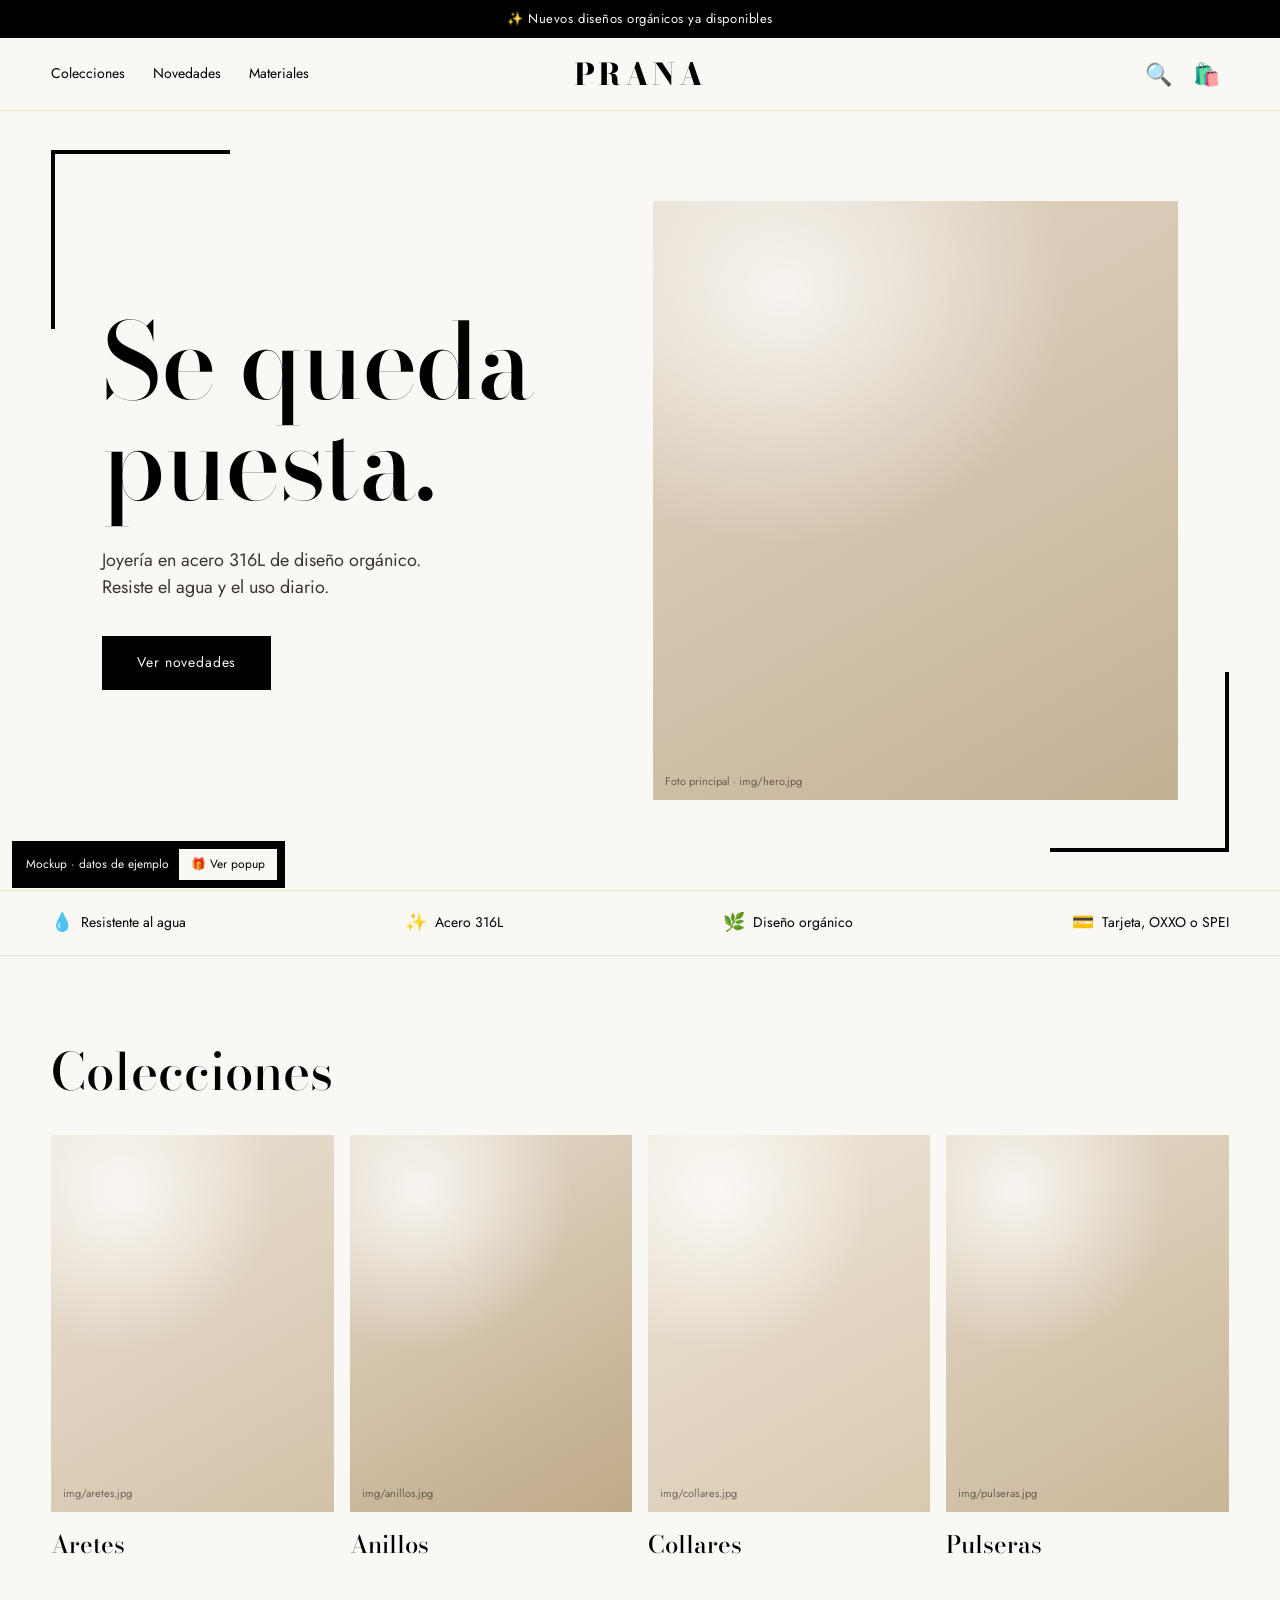
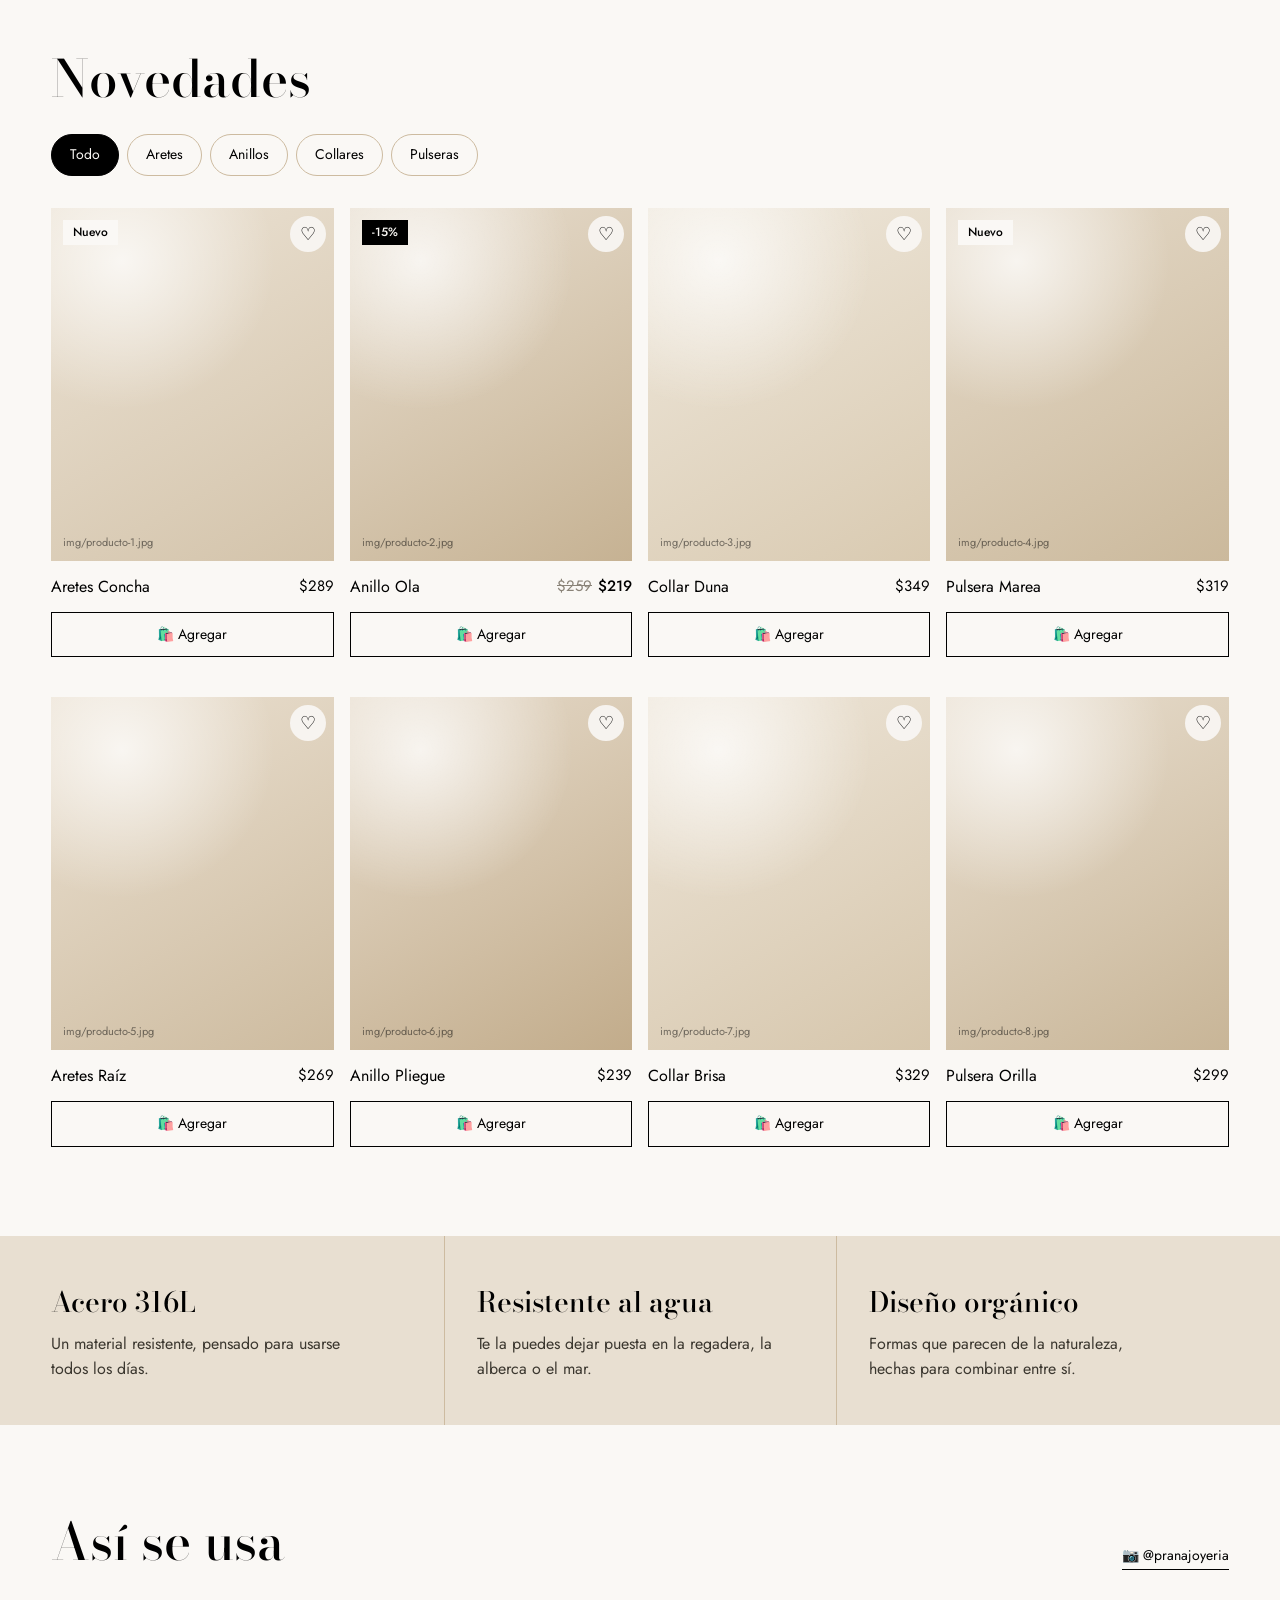
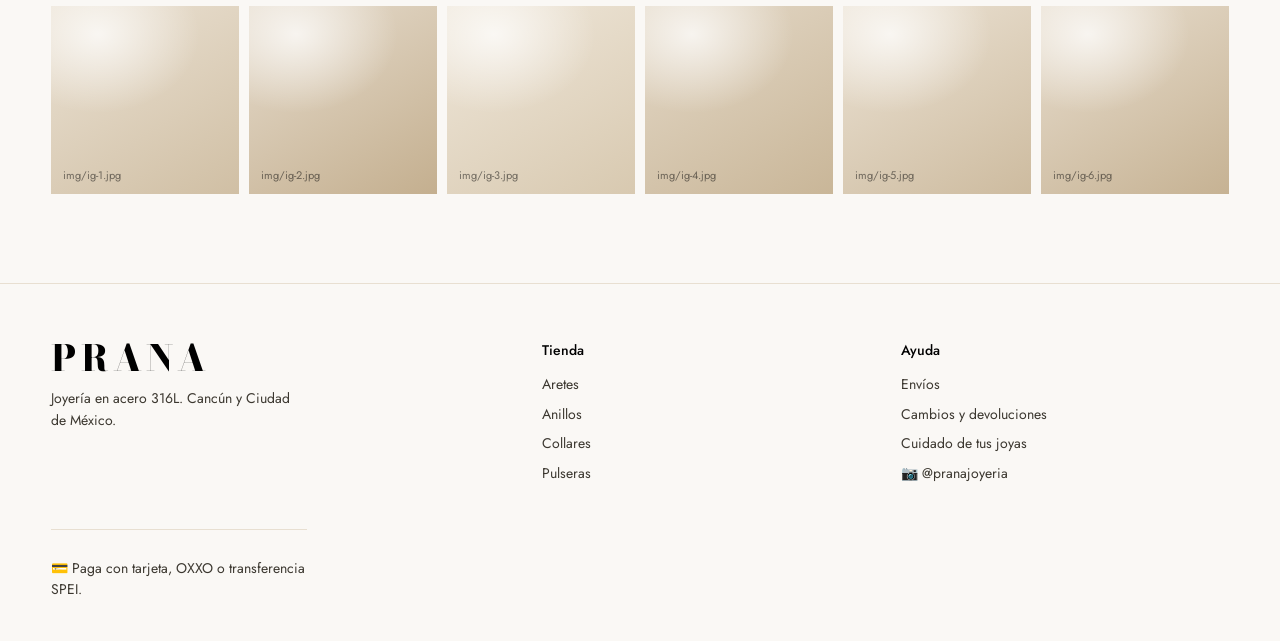
==== index.html @ d80c9461 "Mockup inicial de la tienda PRANA Inicio con carrito lateral, filtros por categoria, buscador, favor" ====
<!doctype html>
<html lang="es-MX">
<head>
  <meta charset="utf-8">
  <meta name="viewport" content="width=device-width, initial-scale=1">
  <title>PRANA · Joyería en acero 316L</title>
  <meta name="description" content="Joyería en acero 316L de diseño orgánico. Resistente al agua y pensada para el uso diario.">
  <link rel="preconnect" href="https://fonts.googleapis.com">
  <link rel="preconnect" href="https://fonts.gstatic.com" crossorigin>
  <link href="https://fonts.googleapis.com/css2?family=Bodoni+Moda:opsz,wght@6..96,500;6..96,800&family=Jost:wght@400;500&display=swap" rel="stylesheet">
  <link rel="stylesheet" href="styles.css">
</head>
<body>

  <!-- Banner de anuncio: texto y fechas editables desde el panel -->
  <div class="announce">✨ Nuevos diseños orgánicos ya disponibles</div>

  <header class="site-header">
    <div class="wrap">
      <nav class="nav" aria-label="Principal">
        <a href="#colecciones">Colecciones</a>
        <a href="#novedades">Novedades</a>
        <a href="#materiales">Materiales</a>
      </nav>
      <a class="wordmark" href="#" aria-label="PRANA, inicio">PRANA</a>
      <div class="tools">
        <button type="button" id="search-toggle" class="icon-btn" aria-label="Buscar">🔍</button>
        <button type="button" id="cart-open" class="icon-btn" aria-label="Abrir carrito">
          🛍️<span class="count" id="cart-count" hidden>0</span>
        </button>
      </div>
    </div>
    <div class="search" id="search" hidden>
      <div class="wrap">
        <input id="search-input" type="search" placeholder="Busca por nombre: aretes, anillo, collar…" aria-label="Buscar productos">
      </div>
    </div>
  </header>

  <main>

    <section class="hero">
      <div class="wrap">
        <div class="hero-frame">
          <div class="hero-copy">
            <h1>Se queda puesta.</h1>
            <p>Joyería en acero 316L de diseño orgánico. Resiste el agua y el uso diario.</p>
            <a class="btn" href="#novedades">Ver novedades</a>
          </div>
          <!-- Foto principal: pon tu imagen en img/hero.jpg -->
          <div class="ph hero-photo" style="--a:#e3d8c7; --b:#c4b095;">
            <span>Foto principal · img/hero.jpg</span>
            <img class="pic" src="img/hero.jpg" alt="Manos con anillos PRANA" onerror="this.remove()">
          </div>
        </div>
      </div>
    </section>

    <!-- Lo que cada cliente quiere saber, a primera vista -->
    <section class="perks" aria-label="Por qué PRANA">
      <div class="wrap">
        <p><span aria-hidden="true">💧</span> Resistente al agua</p>
        <p><span aria-hidden="true">✨</span> Acero 316L</p>
        <p><span aria-hidden="true">🌿</span> Diseño orgánico</p>
        <p><span aria-hidden="true">💳</span> Tarjeta, OXXO o SPEI</p>
      </div>
    </section>

    <section class="section" id="colecciones">
      <div class="wrap">
        <div class="section-head">
          <h2>Colecciones</h2>
        </div>
        <div class="collections">
          <a class="collection" href="#novedades" data-filter="aretes">
            <div class="ph" style="--a:#ebe2d4; --b:#d2c2a9;">
              <span>img/aretes.jpg</span>
              <img class="pic" src="img/aretes.jpg" alt="" onerror="this.remove()">
            </div>
            <h3>Aretes</h3>
          </a>
          <a class="collection" href="#novedades" data-filter="anillos">
            <div class="ph" style="--a:#e6dccd; --b:#bfa987;">
              <span>img/anillos.jpg</span>
              <img class="pic" src="img/anillos.jpg" alt="" onerror="this.remove()">
            </div>
            <h3>Anillos</h3>
          </a>
          <a class="collection" href="#novedades" data-filter="collares">
            <div class="ph" style="--a:#efe7da; --b:#d8c9b0;">
              <span>img/collares.jpg</span>
              <img class="pic" src="img/collares.jpg" alt="" onerror="this.remove()">
            </div>
            <h3>Collares</h3>
          </a>
          <a class="collection" href="#novedades" data-filter="pulseras">
            <div class="ph" style="--a:#e4d9c8; --b:#c9b698;">
              <span>img/pulseras.jpg</span>
              <img class="pic" src="img/pulseras.jpg" alt="" onerror="this.remove()">
            </div>
            <h3>Pulseras</h3>
          </a>
        </div>
      </div>
    </section>

    <section class="section" id="novedades" style="padding-top:0">
      <div class="wrap">
        <div class="section-head">
          <h2>Novedades</h2>
        </div>

        <div class="chips" role="group" aria-label="Filtrar por categoría">
          <button type="button" class="chip is-active" data-filter="todo">Todo</button>
          <button type="button" class="chip" data-filter="aretes">Aretes</button>
          <button type="button" class="chip" data-filter="anillos">Anillos</button>
          <button type="button" class="chip" data-filter="collares">Collares</button>
          <button type="button" class="chip" data-filter="pulseras">Pulseras</button>
        </div>

        <!-- Datos de ejemplo: nombres y precios se cargan desde el panel.
             Imagen de cada producto: img/producto-1.jpg … img/producto-8.jpg -->
        <div class="products" id="products">
          <article class="product" data-cat="aretes" data-name="Aretes Concha" data-price="289">
            <div class="ph" style="--a:#ece3d5; --b:#d3c3aa;">
              <span>img/producto-1.jpg</span>
              <img class="pic" src="img/producto-1.jpg" alt="Aretes Concha" onerror="this.remove()">
              <b class="badge">Nuevo</b>
              <button type="button" class="fav" aria-label="Guardar en favoritos" aria-pressed="false">♡</button>
            </div>
            <div class="meta"><h3>Aretes Concha</h3><span class="price">$289</span></div>
            <button class="add" type="button">🛍️ Agregar</button>
          </article>
          <article class="product" data-cat="anillos" data-name="Anillo Ola" data-price="219">
            <div class="ph" style="--a:#e8decf; --b:#c6b293;">
              <span>img/producto-2.jpg</span>
              <img class="pic" src="img/producto-2.jpg" alt="Anillo Ola" onerror="this.remove()">
              <b class="badge badge-sale">-15%</b>
              <button type="button" class="fav" aria-label="Guardar en favoritos" aria-pressed="false">♡</button>
            </div>
            <div class="meta"><h3>Anillo Ola</h3><span class="price"><s>$259</s><b>$219</b></span></div>
            <button class="add" type="button">🛍️ Agregar</button>
          </article>
          <article class="product" data-cat="collares" data-name="Collar Duna" data-price="349">
            <div class="ph" style="--a:#efe8dc; --b:#d9cab1;">
              <span>img/producto-3.jpg</span>
              <img class="pic" src="img/producto-3.jpg" alt="Collar Duna" onerror="this.remove()">
              <button type="button" class="fav" aria-label="Guardar en favoritos" aria-pressed="false">♡</button>
            </div>
            <div class="meta"><h3>Collar Duna</h3><span class="price">$349</span></div>
            <button class="add" type="button">🛍️ Agregar</button>
          </article>
          <article class="product" data-cat="pulseras" data-name="Pulsera Marea" data-price="319">
            <div class="ph" style="--a:#e5dac9; --b:#cbb99c;">
              <span>img/producto-4.jpg</span>
              <img class="pic" src="img/producto-4.jpg" alt="Pulsera Marea" onerror="this.remove()">
              <b class="badge">Nuevo</b>
              <button type="button" class="fav" aria-label="Guardar en favoritos" aria-pressed="false">♡</button>
            </div>
            <div class="meta"><h3>Pulsera Marea</h3><span class="price">$319</span></div>
            <button class="add" type="button">🛍️ Agregar</button>
          </article>
          <article class="product" data-cat="aretes" data-name="Aretes Raíz" data-price="269">
            <div class="ph" style="--a:#ebe1d2; --b:#cdbb9f;">
              <span>img/producto-5.jpg</span>
              <img class="pic" src="img/producto-5.jpg" alt="Aretes Raíz" onerror="this.remove()">
              <button type="button" class="fav" aria-label="Guardar en favoritos" aria-pressed="false">♡</button>
            </div>
            <div class="meta"><h3>Aretes Raíz</h3><span class="price">$269</span></div>
            <button class="add" type="button">🛍️ Agregar</button>
          </article>
          <article class="product" data-cat="anillos" data-name="Anillo Pliegue" data-price="239">
            <div class="ph" style="--a:#e7dccc; --b:#c2ac8b;">
              <span>img/producto-6.jpg</span>
              <img class="pic" src="img/producto-6.jpg" alt="Anillo Pliegue" onerror="this.remove()">
              <button type="button" class="fav" aria-label="Guardar en favoritos" aria-pressed="false">♡</button>
            </div>
            <div class="meta"><h3>Anillo Pliegue</h3><span class="price">$239</span></div>
            <button class="add" type="button">🛍️ Agregar</button>
          </article>
          <article class="product" data-cat="collares" data-name="Collar Brisa" data-price="329">
            <div class="ph" style="--a:#eee6d9; --b:#d6c6ac;">
              <span>img/producto-7.jpg</span>
              <img class="pic" src="img/producto-7.jpg" alt="Collar Brisa" onerror="this.remove()">
              <button type="button" class="fav" aria-label="Guardar en favoritos" aria-pressed="false">♡</button>
            </div>
            <div class="meta"><h3>Collar Brisa</h3><span class="price">$329</span></div>
            <button class="add" type="button">🛍️ Agregar</button>
          </article>
          <article class="product" data-cat="pulseras" data-name="Pulsera Orilla" data-price="299">
            <div class="ph" style="--a:#e9dfd0; --b:#c8b597;">
              <span>img/producto-8.jpg</span>
              <img class="pic" src="img/producto-8.jpg" alt="Pulsera Orilla" onerror="this.remove()">
              <button type="button" class="fav" aria-label="Guardar en favoritos" aria-pressed="false">♡</button>
            </div>
            <div class="meta"><h3>Pulsera Orilla</h3><span class="price">$299</span></div>
            <button class="add" type="button">🛍️ Agregar</button>
          </article>
        </div>
        <p class="empty" id="empty" hidden>No encontramos piezas con ese nombre. Prueba con otra palabra o elige “Todo”.</p>
      </div>
    </section>

    <section class="facts" id="materiales">
      <div class="wrap">
        <div class="fact">
          <h3>Acero 316L</h3>
          <p>Un material resistente, pensado para usarse todos los días.</p>
        </div>
        <div class="fact">
          <h3>Resistente al agua</h3>
          <p>Te la puedes dejar puesta en la regadera, la alberca o el mar.</p>
        </div>
        <div class="fact">
          <h3>Diseño orgánico</h3>
          <p>Formas que parecen de la naturaleza, hechas para combinar entre sí.</p>
        </div>
      </div>
    </section>

    <!-- Fotos de Instagram: img/ig-1.jpg … img/ig-6.jpg -->
    <section class="section">
      <div class="wrap">
        <div class="section-head">
          <h2>Así se usa</h2>
          <a href="https://www.instagram.com/pranajoyeria/" target="_blank" rel="noopener">📷 @pranajoyeria</a>
        </div>
        <div class="ig">
          <a href="https://www.instagram.com/pranajoyeria/" target="_blank" rel="noopener" class="ph" style="--a:#ebe2d4; --b:#d0bfa4;"><span>img/ig-1.jpg</span><img class="pic" src="img/ig-1.jpg" alt="" onerror="this.remove()"></a>
          <a href="https://www.instagram.com/pranajoyeria/" target="_blank" rel="noopener" class="ph" style="--a:#e6dccd; --b:#c4af8f;"><span>img/ig-2.jpg</span><img class="pic" src="img/ig-2.jpg" alt="" onerror="this.remove()"></a>
          <a href="https://www.instagram.com/pranajoyeria/" target="_blank" rel="noopener" class="ph" style="--a:#efe7da; --b:#d8c9b0;"><span>img/ig-3.jpg</span><img class="pic" src="img/ig-3.jpg" alt="" onerror="this.remove()"></a>
          <a href="https://www.instagram.com/pranajoyeria/" target="_blank" rel="noopener" class="ph" style="--a:#e4d9c8; --b:#c9b698;"><span>img/ig-4.jpg</span><img class="pic" src="img/ig-4.jpg" alt="" onerror="this.remove()"></a>
          <a href="https://www.instagram.com/pranajoyeria/" target="_blank" rel="noopener" class="ph" style="--a:#ece3d5; --b:#cdbb9f;"><span>img/ig-5.jpg</span><img class="pic" src="img/ig-5.jpg" alt="" onerror="this.remove()"></a>
          <a href="https://www.instagram.com/pranajoyeria/" target="_blank" rel="noopener" class="ph" style="--a:#e8decf; --b:#c6b293;"><span>img/ig-6.jpg</span><img class="pic" src="img/ig-6.jpg" alt="" onerror="this.remove()"></a>
        </div>
      </div>
    </section>

  </main>

  <footer class="site-footer">
    <div class="wrap">
      <div class="brand">
        <div class="wordmark">PRANA</div>
        <p>Joyería en acero 316L. Cancún y Ciudad de México.</p>
      </div>
      <div>
        <h4>Tienda</h4>
        <ul>
          <li><a href="#novedades" data-filter="aretes">Aretes</a></li>
          <li><a href="#novedades" data-filter="anillos">Anillos</a></li>
          <li><a href="#novedades" data-filter="collares">Collares</a></li>
          <li><a href="#novedades" data-filter="pulseras">Pulseras</a></li>
        </ul>
      </div>
      <div>
        <h4>Ayuda</h4>
        <ul>
          <li><a href="#">Envíos</a></li>
          <li><a href="#">Cambios y devoluciones</a></li>
          <li><a href="#">Cuidado de tus joyas</a></li>
          <li><a href="https://www.instagram.com/pranajoyeria/" target="_blank" rel="noopener">📷 @pranajoyeria</a></li>
        </ul>
      </div>
      <p class="legal">💳 Paga con tarjeta, OXXO o transferencia SPEI.</p>
    </div>
  </footer>

  <!-- Carrito lateral -->
  <div class="scrim" id="scrim" hidden></div>
  <aside class="cart" id="cart" aria-label="Carrito de compras" aria-hidden="true">
    <div class="cart-head">
      <h2>🛍️ Tu carrito</h2>
      <button type="button" class="cart-close" id="cart-close" aria-label="Cerrar carrito">×</button>
    </div>
    <ul class="cart-list" id="cart-list"></ul>
    <p class="cart-empty" id="cart-empty">Tu carrito está vacío. Agrega una pieza que te guste 💛</p>
    <div class="cart-foot" id="cart-foot" hidden>
      <div class="cart-total"><span>Total</span><strong id="cart-total">$0</strong></div>
      <button type="button" class="btn" id="checkout">💳 Pagar con Mercado Pago</button>
      <p>Pagas con tarjeta, OXXO o transferencia SPEI.</p>
    </div>
  </aside>

  <div class="toast" id="toast" role="status" aria-live="polite"></div>

  <!-- Popup de ejemplo: imagen, texto, fechas y cuándo aparece se editan desde el panel -->
  <dialog class="popup" id="popup" aria-labelledby="popup-title">
    <button class="popup-close" type="button" id="popup-close" aria-label="Cerrar">×</button>
    <div class="popup-body">
      <div class="ph" style="--a:#e6dbc9; --b:#c0aa89;">
        <span>img/popup.jpg</span>
        <img class="pic" src="img/popup.jpg" alt="" onerror="this.remove()">
      </div>
      <form class="popup-text" method="dialog">
        <h2 id="popup-title">🎁 10% en tu primera compra</h2>
        <p>Déjanos tu correo y te enviamos tu código.</p>
        <input type="email" name="email" placeholder="Tu correo" autocomplete="email" required>
        <button class="btn" type="submit">Quiero mi código</button>
      </form>
    </div>
  </dialog>

  <!-- Solo para la presentación del mockup -->
  <div class="mock-tag">
    Mockup · datos de ejemplo
    <button type="button" id="popup-open">🎁 Ver popup</button>
  </div>

  <script src="app.js"></script>
</body>
</html>
---- styles.css ----
/* PRANA · mockup · estilos compartidos */

:root {
  --black: #000000;
  --paper: #faf8f5;
  --sand: #e8dfd1;
  --dune: #cdbba0;
  --stone: #8a8378;
  --gold: #b08d4c;

  --serif: "Bodoni Moda", "Didot", "Bodoni 72", Georgia, serif;
  --sans: "Jost", "Helvetica Neue", Arial, sans-serif;

  --gutter: clamp(16px, 4vw, 56px);
  --max: 1320px;
}

*, *::before, *::after { box-sizing: border-box; }

html { scroll-behavior: smooth; }

body {
  margin: 0;
  background: var(--paper);
  color: var(--black);
  font-family: var(--sans);
  font-size: 16px;
  line-height: 1.55;
  -webkit-font-smoothing: antialiased;
}

img, svg { display: block; max-width: 100%; }
a { color: inherit; text-decoration: none; }
button { font: inherit; color: inherit; cursor: pointer; }

:focus-visible {
  outline: 2px solid var(--gold);
  outline-offset: 3px;
}

.wrap {
  width: 100%;
  max-width: var(--max);
  margin-inline: auto;
  padding-inline: var(--gutter);
}

/* ---------- Banner de anuncio (editable desde el panel) ---------- */
.announce {
  background: var(--black);
  color: var(--paper);
  text-align: center;
  font-size: 13px;
  letter-spacing: 0.04em;
  padding: 9px var(--gutter);
}

/* ---------- Header ---------- */
.site-header {
  position: sticky;
  top: 0;
  z-index: 20;
  background: color-mix(in srgb, var(--paper) 94%, transparent);
  backdrop-filter: blur(8px);
  border-bottom: 1px solid var(--sand);
}

.site-header .wrap {
  display: grid;
  grid-template-columns: 1fr auto 1fr;
  align-items: center;
  height: 72px;
}

.nav { display: flex; gap: 28px; font-size: 14px; }
.nav a { padding-block: 6px; border-bottom: 1px solid transparent; }
.nav a:hover { border-bottom-color: var(--black); }

.wordmark {
  font-family: var(--serif);
  font-weight: 800;
  font-size: 30px;
  letter-spacing: 0.12em;
  line-height: 1;
}

.tools { display: flex; justify-content: flex-end; gap: 24px; font-size: 14px; }
.tools button { background: none; border: 0; padding: 6px 0; }

/* ---------- Hero ---------- */
.hero { padding-block: clamp(20px, 3vw, 40px); }

.hero-frame {
  position: relative;
  display: grid;
  grid-template-columns: 1.05fr 1fr;
  min-height: min(78vh, 720px);
  padding: clamp(28px, 4vw, 56px);
}

/* Esquinas en "L" del moodboard: el gesto de la marca */
.hero-frame::before,
.hero-frame::after {
  content: "";
  position: absolute;
  width: clamp(80px, 14vw, 190px);
  height: clamp(80px, 14vw, 190px);
  border: 0 solid var(--black);
  pointer-events: none;
}
.hero-frame::before { top: 0; left: 0; border-top-width: 4px; border-left-width: 4px; }
.hero-frame::after  { bottom: 0; right: 0; border-bottom-width: 4px; border-right-width: 4px; }

.hero-copy {
  align-self: center;
  padding-right: clamp(0px, 3vw, 48px);
}

.hero-copy h1 {
  margin: 0 0 34px;
  font-family: var(--serif);
  font-weight: 500;
  font-size: clamp(54px, 8.2vw, 124px);
  line-height: 0.96;
  letter-spacing: -0.015em;
}

.hero-copy p {
  margin: 0 0 34px;
  max-width: 34ch;
  font-size: 18px;
  color: #3b372f;
}

.btn {
  display: inline-block;
  padding: 15px 34px;
  background: var(--black);
  color: var(--paper);
  border: 1px solid var(--black);
  font-size: 14px;
  letter-spacing: 0.06em;
  transition: background 0.2s, color 0.2s;
}
.btn:hover { background: transparent; color: var(--black); }

.btn-ghost { background: transparent; color: var(--black); }
.btn-ghost:hover { background: var(--black); color: var(--paper); }

/* ---------- Marcadores de foto (se reemplazan por fotos reales) ---------- */
.ph {
  position: relative;
  overflow: hidden;
  background:
    radial-gradient(90% 70% at 25% 15%, rgba(255,255,255,0.75), transparent 60%),
    linear-gradient(150deg, var(--a, var(--sand)), var(--b, var(--dune)));
}
.ph > span:not(.badge) {
  position: absolute;
  left: 12px;
  bottom: 10px;
  font-size: 11px;
  color: rgba(0,0,0,0.5);
}

.hero-photo { min-height: 420px; }

/* ---------- Secciones ---------- */
.section { padding-block: clamp(48px, 7vw, 104px); }

.section-head {
  display: flex;
  align-items: baseline;
  justify-content: space-between;
  gap: 24px;
  margin-bottom: 36px;
}
.section-head h2 {
  margin: 0;
  font-family: var(--serif);
  font-weight: 500;
  font-size: clamp(32px, 4vw, 52px);
  line-height: 1.05;
}
.section-head a {
  font-size: 14px;
  border-bottom: 1px solid var(--black);
  padding-bottom: 2px;
  white-space: nowrap;
}

/* Colecciones */
.collections {
  display: grid;
  grid-template-columns: repeat(4, 1fr);
  gap: 16px;
}
.collection { display: block; }
.collection .ph { aspect-ratio: 3 / 4; }
.collection h3 {
  margin: 14px 0 0;
  font-family: var(--serif);
  font-weight: 500;
  font-size: 24px;
}

/* Productos */
.products {
  display: grid;
  grid-template-columns: repeat(4, 1fr);
  gap: 40px 16px;
}
.product .ph { aspect-ratio: 4 / 5; }
.product .meta { display: flex; justify-content: space-between; gap: 12px; margin-top: 14px; }
.product h3 { margin: 0; font-weight: 400; font-size: 16px; }
.price { white-space: nowrap; font-size: 15px; }
.price s { color: var(--stone); margin-right: 6px; }
.price b { font-weight: 500; }
.badge {
  position: absolute;
  top: 12px;
  left: 12px;
  background: var(--paper);
  padding: 3px 10px;
  font-size: 12px;
}
.add {
  width: 100%;
  margin-top: 12px;
  padding: 11px;
  background: transparent;
  border: 1px solid var(--black);
  font-size: 14px;
  transition: background 0.2s, color 0.2s;
}
.add:hover { background: var(--black); color: var(--paper); }

/* Franja de materiales */
.facts { background: var(--sand); }
.facts .wrap {
  display: grid;
  grid-template-columns: repeat(3, 1fr);
}
.fact { padding: 44px 32px; border-left: 1px solid var(--dune); }
.fact:first-child { border-left: 0; padding-left: 0; }
.fact h3 {
  margin: 0 0 8px;
  font-family: var(--serif);
  font-weight: 500;
  font-size: 28px;
}
.fact p { margin: 0; max-width: 30ch; color: #3b372f; }

/* Footer */
.site-footer { padding-block: 56px 40px; border-top: 1px solid var(--sand); }
.site-footer .wrap { display: grid; grid-template-columns: 1.4fr 1fr 1fr; gap: 32px; }
.site-footer .wordmark { font-size: 36px; }
.site-footer h4 { margin: 0 0 12px; font-weight: 500; font-size: 14px; }
.site-footer ul { margin: 0; padding: 0; list-style: none; display: grid; gap: 8px; font-size: 14px; color: #3b372f; }
.site-footer p { margin: 12px 0 0; max-width: 32ch; font-size: 14px; color: #3b372f; }
.legal { grid-column: 1 / -1; padding-top: 28px; border-top: 1px solid var(--sand); font-size: 13px; color: var(--stone); }

/* ---------- Popup (editable desde el panel) ---------- */
dialog.popup {
  width: min(760px, calc(100vw - 32px));
  padding: 0;
  border: 0;
  background: var(--paper);
  overflow: hidden;
}
dialog.popup::backdrop { background: rgba(0, 0, 0, 0.55); }
dialog.popup[open] { animation: popup-in 0.28s ease-out; }
@keyframes popup-in { from { opacity: 0; transform: translateY(12px); } to { opacity: 1; transform: none; } }

.popup-body { display: grid; grid-template-columns: 1fr 1fr; }
.popup-body .ph { min-height: 340px; }
.popup-text { padding: 44px 36px; align-self: center; }
.popup-text h2 {
  margin: 0 0 12px;
  font-family: var(--serif);
  font-weight: 500;
  font-size: 34px;
  line-height: 1.05;
}
.popup-text p { margin: 0 0 22px; color: #3b372f; }
.popup-text input {
  width: 100%;
  padding: 13px 14px;
  margin-bottom: 10px;
  border: 1px solid var(--dune);
  background: #fff;
  font: inherit;
}
.popup-text .btn { width: 100%; text-align: center; }
.popup-close {
  position: absolute;
  top: 8px;
  right: 8px;
  width: 40px;
  height: 40px;
  background: var(--paper);
  border: 0;
  font-size: 22px;
  line-height: 1;
}

/* Etiqueta del mockup (no es parte del sitio final) */
.mock-tag {
  position: fixed;
  left: 12px;
  bottom: 12px;
  z-index: 30;
  display: flex;
  align-items: center;
  gap: 10px;
  padding: 8px 8px 8px 14px;
  background: var(--black);
  color: var(--paper);
  font-size: 12px;
}
.mock-tag button {
  padding: 6px 12px;
  background: var(--paper);
  color: var(--black);
  border: 0;
  font-size: 12px;
}

/* ---------- Responsive ---------- */
@media (max-width: 900px) {
  .site-header .wrap { grid-template-columns: auto 1fr; height: 64px; }
  .site-header .nav { display: none; }
  .site-header .wordmark { grid-column: 1; font-size: 26px; }
  .tools { grid-column: 2; }

  .hero-frame { grid-template-columns: 1fr; gap: 28px; min-height: 0; }
  .hero-photo { min-height: 320px; order: -1; }

  .collections { grid-template-columns: repeat(2, 1fr); }
  .products { grid-template-columns: repeat(2, 1fr); gap: 32px 12px; }

  .facts .wrap { grid-template-columns: 1fr; }
  .fact, .fact:first-child { padding: 28px 0; border-left: 0; border-top: 1px solid var(--dune); }
  .fact:first-child { border-top: 0; }

  .site-footer .wrap { grid-template-columns: 1fr 1fr; }
  .site-footer .brand { grid-column: 1 / -1; }

  .popup-body { grid-template-columns: 1fr; }
  .popup-body .ph { min-height: 160px; }
  .popup-text { padding: 28px 24px; }
}

@media (prefers-reduced-motion: reduce) {
  html { scroll-behavior: auto; }
  dialog.popup[open] { animation: none; }
  .btn, .add { transition: none; }
}

/* =====================================================================
   Versión 2: emojis, carrito, filtros, fotos reales
   ===================================================================== */

[hidden] { display: none !important; }

/* Cualquier foto que pongas en img/ cubre el marcador de color */
.pic {
  position: absolute;
  inset: 0;
  width: 100%;
  height: 100%;
  object-fit: cover;
  transition: transform 0.5s ease;
}
.product:hover .pic,
.collection:hover .pic,
.ig a:hover .pic { transform: scale(1.04); }

.ph > a, a.ph { display: block; }

/* Iconos del header (emojis) */
.icon-btn {
  position: relative;
  width: 44px;
  height: 44px;
  display: grid;
  place-items: center;
  background: none;
  border: 0;
  border-radius: 50%;
  font-size: 22px;
  line-height: 1;
  transition: background 0.2s;
}
.icon-btn:hover { background: var(--sand); }
.tools { gap: 4px; align-items: center; }
.count {
  position: absolute;
  top: 2px;
  right: 0;
  min-width: 20px;
  height: 20px;
  padding: 0 5px;
  display: grid;
  place-items: center;
  background: var(--black);
  color: var(--paper);
  border-radius: 10px;
  font-family: var(--sans);
  font-size: 11px;
  font-weight: 500;
}

/* Buscador */
.search { border-top: 1px solid var(--sand); padding-block: 12px; }
.search input {
  width: 100%;
  padding: 13px 16px;
  border: 1px solid var(--dune);
  background: #fff;
  font: inherit;
}

/* Franja de ventajas con emojis */
.perks { border-block: 1px solid var(--sand); }
.perks .wrap {
  display: grid;
  grid-template-columns: repeat(4, auto);
  justify-content: space-between;
  gap: 12px 24px;
  padding-block: 18px;
}
.perks p { margin: 0; font-size: 14px; display: flex; align-items: center; gap: 8px; }
.perks span { font-size: 18px; }

/* Filtros */
.chips { display: flex; gap: 8px; flex-wrap: wrap; margin: -8px 0 32px; }
.chip {
  padding: 9px 18px;
  background: transparent;
  border: 1px solid var(--dune);
  border-radius: 999px;
  font-size: 14px;
  transition: background 0.2s, color 0.2s, border-color 0.2s;
}
.chip:hover { border-color: var(--black); }
.chip.is-active { background: var(--black); color: var(--paper); border-color: var(--black); }

/* Tarjetas de producto */
.badge { z-index: 1; font-weight: 500; }
.badge-sale { background: var(--black); color: var(--paper); }
.fav {
  position: absolute;
  top: 8px;
  right: 8px;
  z-index: 1;
  width: 36px;
  height: 36px;
  display: grid;
  place-items: center;
  background: rgba(250, 248, 245, 0.9);
  border: 0;
  border-radius: 50%;
  font-size: 18px;
  line-height: 1;
  transition: transform 0.15s;
}
.fav:hover { transform: scale(1.1); }
.fav[aria-pressed="true"] { color: #b3261e; }
.empty { padding: 40px 0; color: var(--stone); text-align: center; }

/* Fotos de Instagram */
.ig { display: grid; grid-template-columns: repeat(6, 1fr); gap: 10px; }
.ig .ph { aspect-ratio: 1; }

/* Carrito lateral */
.scrim {
  position: fixed;
  inset: 0;
  z-index: 40;
  background: rgba(0, 0, 0, 0.45);
}
.cart {
  position: fixed;
  top: 0;
  right: 0;
  bottom: 0;
  z-index: 50;
  width: min(420px, 100vw);
  display: flex;
  flex-direction: column;
  background: var(--paper);
  transform: translateX(100%);
  visibility: hidden;
  transition: transform 0.3s ease, visibility 0s linear 0.3s;
}
.cart.open { transform: none; visibility: visible; transition: transform 0.3s ease; }
.cart-head {
  display: flex;
  align-items: center;
  justify-content: space-between;
  padding: 20px 24px;
  border-bottom: 1px solid var(--sand);
}
.cart-head h2 { margin: 0; font-family: var(--serif); font-weight: 500; font-size: 26px; }
.cart-close { width: 40px; height: 40px; background: none; border: 0; font-size: 26px; line-height: 1; }
.cart-list { flex: 1; margin: 0; padding: 8px 24px; list-style: none; overflow-y: auto; }
.cart-list li {
  display: flex;
  justify-content: space-between;
  align-items: center;
  gap: 16px;
  padding: 16px 0;
  border-bottom: 1px solid var(--sand);
}
.cart-list strong { display: block; font-weight: 500; }
.cart-list li > div:first-child span { color: var(--stone); font-size: 14px; }
.qty { display: flex; align-items: center; gap: 4px; }
.qty button {
  width: 32px;
  height: 32px;
  background: transparent;
  border: 1px solid var(--dune);
  border-radius: 50%;
  font-size: 18px;
  line-height: 1;
}
.qty button:hover { border-color: var(--black); }
.qty span { min-width: 24px; text-align: center; }
.cart-empty { padding: 32px 24px; color: var(--stone); }
.cart-foot { padding: 20px 24px 28px; border-top: 1px solid var(--sand); display: grid; gap: 14px; }
.cart-total { display: flex; justify-content: space-between; align-items: baseline; font-size: 15px; }
.cart-total strong { font-family: var(--serif); font-weight: 500; font-size: 28px; }
.cart-foot .btn { width: 100%; padding: 16px; }
.cart-foot p { margin: 0; text-align: center; font-size: 13px; color: var(--stone); }

/* Aviso breve */
.toast {
  position: fixed;
  left: 50%;
  bottom: 24px;
  z-index: 60;
  max-width: calc(100vw - 32px);
  padding: 12px 20px;
  background: var(--black);
  color: var(--paper);
  font-size: 14px;
  transform: translate(-50%, 20px);
  opacity: 0;
  pointer-events: none;
  transition: opacity 0.25s, transform 0.25s;
}
.toast.show { opacity: 1; transform: translate(-50%, 0); }

@media (max-width: 900px) {
  .site-header .wrap { grid-template-columns: 1fr auto; }
  .perks .wrap { grid-template-columns: 1fr 1fr; justify-content: stretch; }
  .ig { grid-template-columns: repeat(3, 1fr); }
  .chips { flex-wrap: nowrap; overflow-x: auto; margin-inline: calc(var(--gutter) * -1); padding-inline: var(--gutter); scrollbar-width: none; }
  .chip { flex: none; }
  .mock-tag { bottom: 76px; }
}

@media (prefers-reduced-motion: reduce) {
  .pic, .cart, .toast, .fav, .icon-btn, .chip { transition: none; }
  .product:hover .pic, .collection:hover .pic, .ig a:hover .pic { transform: none; }
}
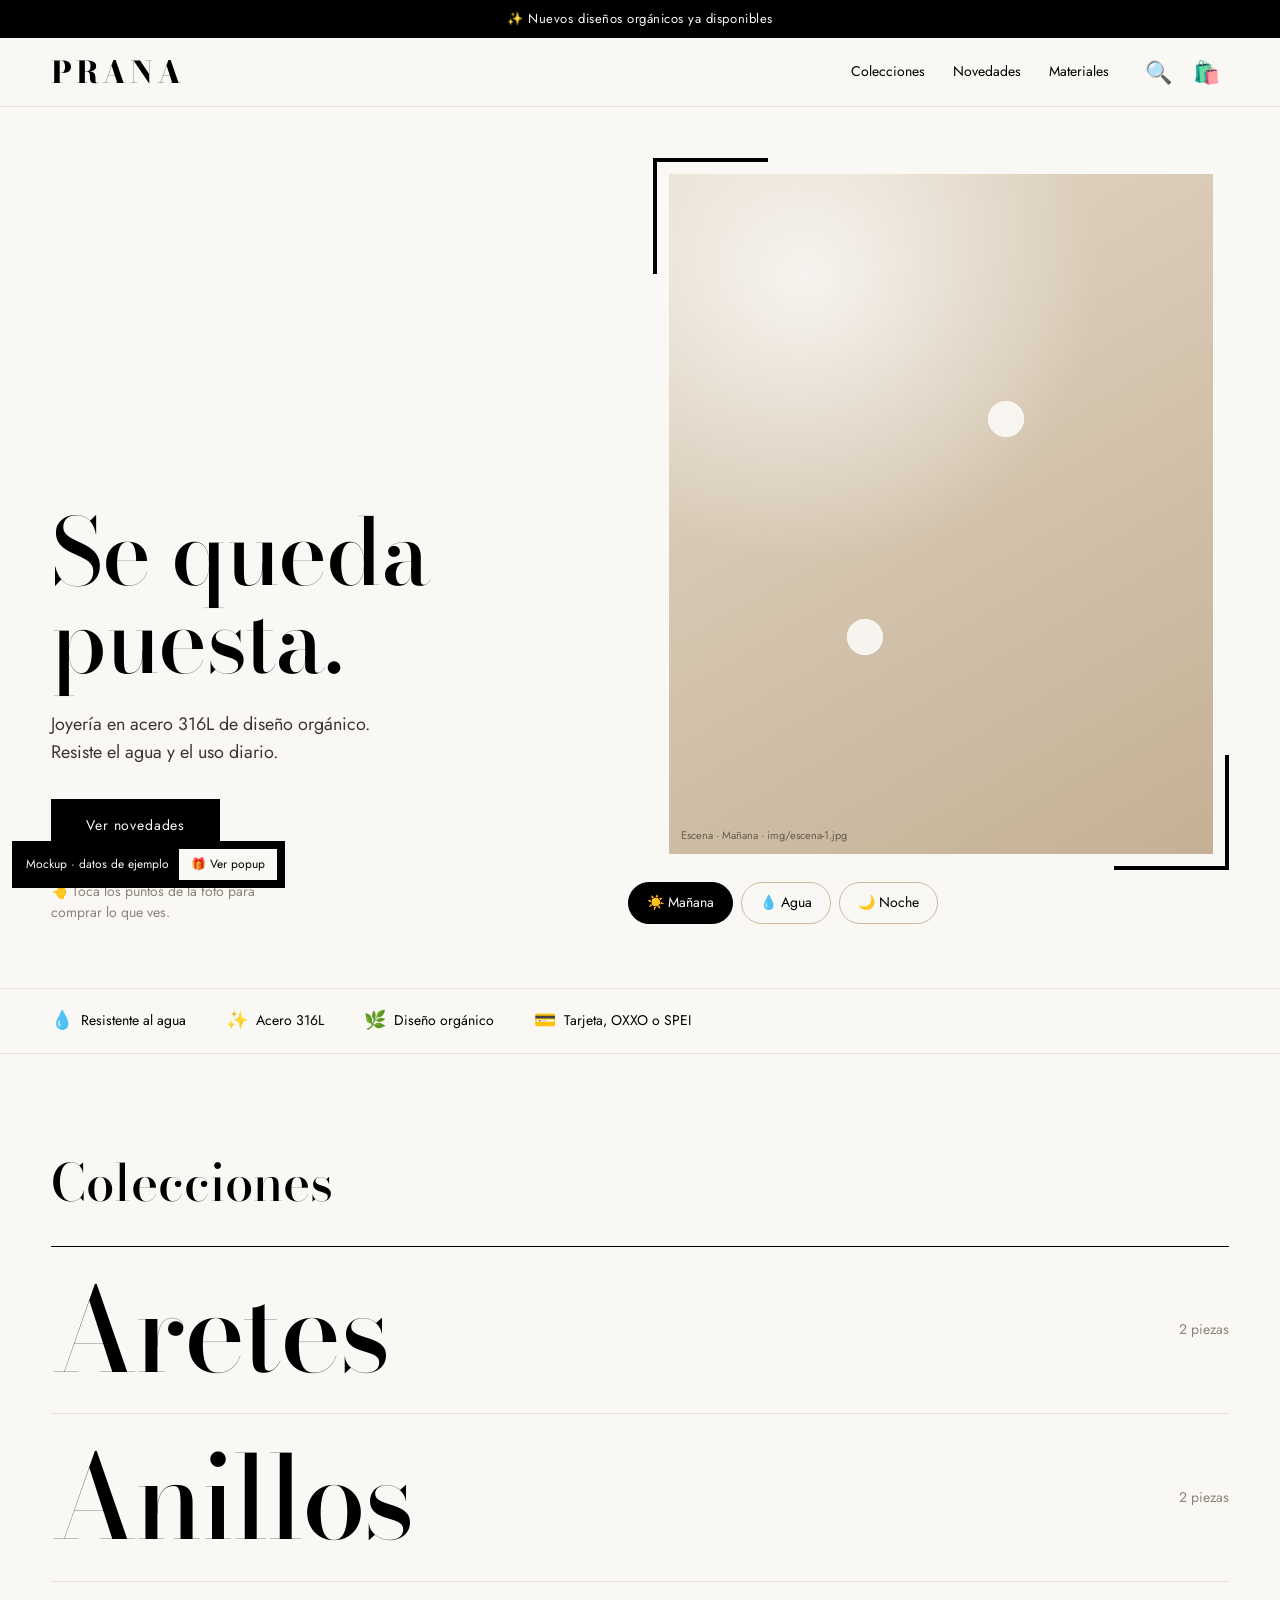
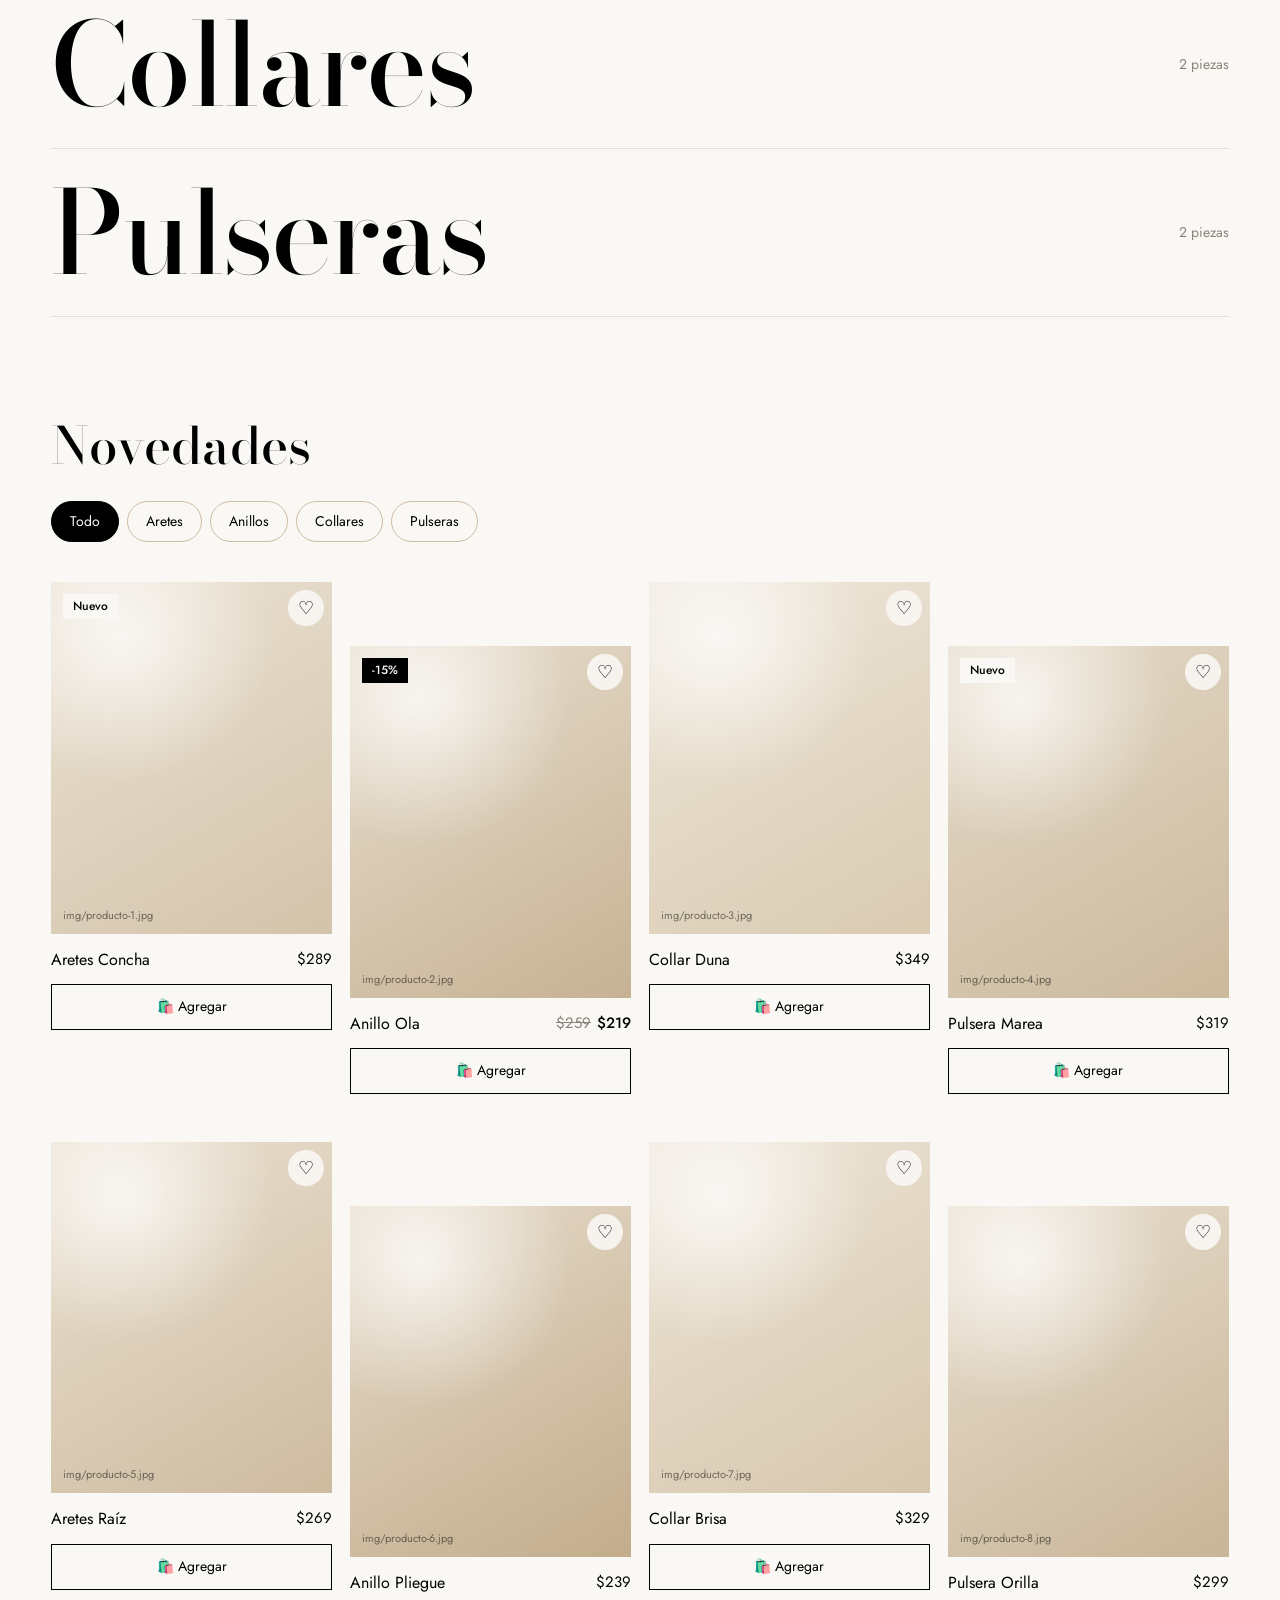
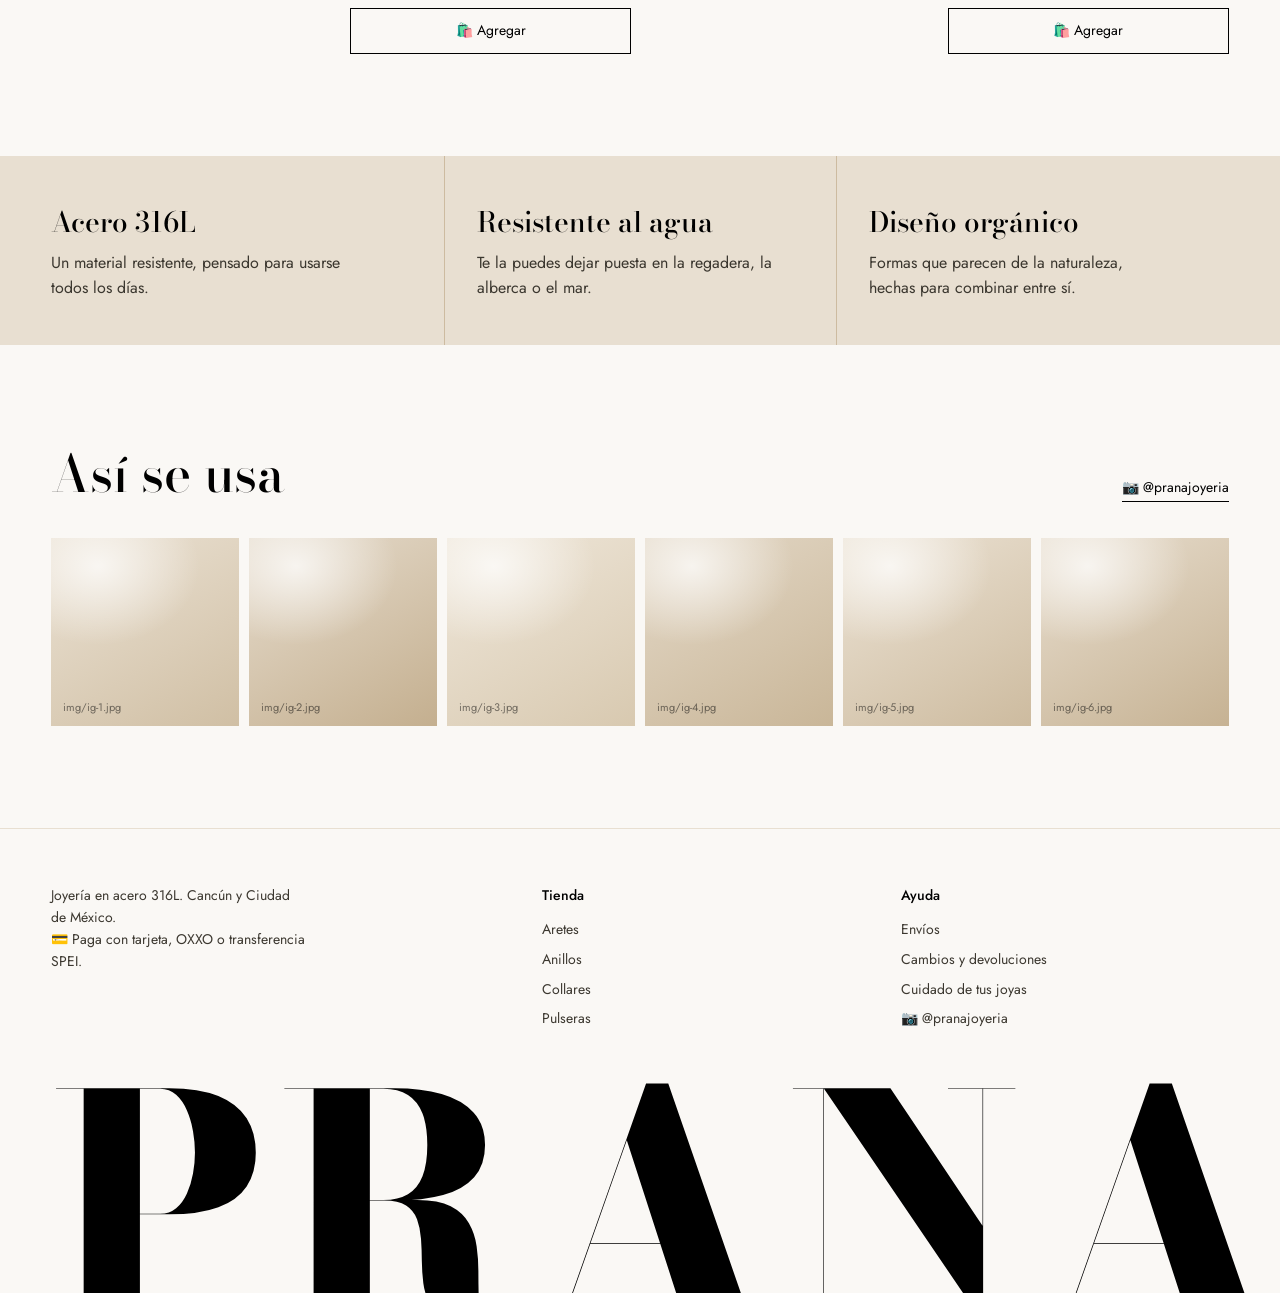
==== commit 1b60df94: "Rediseno: escenas con puntos de compra, logo a la izquierda - Hero con 3 escenas (manana, agua, noch" ====
--- a/index.html
+++ b/index.html
@@ -17,17 +17,19 @@
 
   <header class="site-header">
     <div class="wrap">
-      <nav class="nav" aria-label="Principal">
-        <a href="#colecciones">Colecciones</a>
-        <a href="#novedades">Novedades</a>
-        <a href="#materiales">Materiales</a>
-      </nav>
       <a class="wordmark" href="#" aria-label="PRANA, inicio">PRANA</a>
-      <div class="tools">
-        <button type="button" id="search-toggle" class="icon-btn" aria-label="Buscar">🔍</button>
-        <button type="button" id="cart-open" class="icon-btn" aria-label="Abrir carrito">
-          🛍️<span class="count" id="cart-count" hidden>0</span>
-        </button>
+      <div class="head-right">
+        <nav class="nav" aria-label="Principal">
+          <a href="#colecciones">Colecciones</a>
+          <a href="#novedades">Novedades</a>
+          <a href="#materiales">Materiales</a>
+        </nav>
+        <div class="tools">
+          <button type="button" id="search-toggle" class="icon-btn" aria-label="Buscar">🔍</button>
+          <button type="button" id="cart-open" class="icon-btn" aria-label="Abrir carrito">
+            🛍️<span class="count" id="cart-count" hidden>0</span>
+          </button>
+        </div>
       </div>
     </div>
     <div class="search" id="search" hidden>
@@ -39,24 +41,61 @@
 
   <main>
 
+    <!-- HERO: escenas cotidianas. Toca el "+" sobre una joya para verla y comprarla.
+         Fotos: img/escena-1.jpg, escena-2.jpg, escena-3.jpg
+         Posición de cada punto: --x y --y (porcentaje de la foto) -->
     <section class="hero">
       <div class="wrap">
-        <div class="hero-frame">
-          <div class="hero-copy">
-            <h1>Se queda puesta.</h1>
-            <p>Joyería en acero 316L de diseño orgánico. Resiste el agua y el uso diario.</p>
-            <a class="btn" href="#novedades">Ver novedades</a>
+
+        <div class="hero-copy">
+          <h1>Se queda puesta.</h1>
+          <p>Joyería en acero 316L de diseño orgánico. Resiste el agua y el uso diario.</p>
+          <a class="btn" href="#novedades">Ver novedades</a>
+          <p class="hero-hint">👆 Toca los puntos de la foto para comprar lo que ves.</p>
+        </div>
+
+        <div>
+          <div class="stage" id="stage">
+
+            <div class="scene is-active ph" id="escena-1" style="--a:#e3d8c7; --b:#c4b095;">
+              <span>Escena · Mañana · img/escena-1.jpg</span>
+              <img class="pic" src="img/escena-1.jpg" alt="Joyería PRANA en la mañana" onerror="this.remove()">
+              <button class="spot" type="button" style="--x:62%; --y:36%;" data-product="Aretes Concha" aria-label="Ver Aretes Concha" aria-expanded="false"></button>
+              <button class="spot" type="button" style="--x:36%; --y:68%;" data-product="Anillo Ola" aria-label="Ver Anillo Ola" aria-expanded="false"></button>
+            </div>
+
+            <div class="scene ph" id="escena-2" style="--a:#d9cdb9; --b:#b8a283;">
+              <span>Escena · Agua · img/escena-2.jpg</span>
+              <img class="pic" src="img/escena-2.jpg" alt="Joyería PRANA en el agua" onerror="this.remove()">
+              <button class="spot" type="button" style="--x:55%; --y:48%;" data-product="Pulsera Marea" aria-label="Ver Pulsera Marea" aria-expanded="false"></button>
+              <button class="spot" type="button" style="--x:30%; --y:28%;" data-product="Collar Brisa" aria-label="Ver Collar Brisa" aria-expanded="false"></button>
+            </div>
+
+            <div class="scene ph" id="escena-3" style="--a:#cfc2ad; --b:#a89272;">
+              <span>Escena · Noche · img/escena-3.jpg</span>
+              <img class="pic" src="img/escena-3.jpg" alt="Joyería PRANA en la noche" onerror="this.remove()">
+              <button class="spot" type="button" style="--x:50%; --y:34%;" data-product="Collar Duna" aria-label="Ver Collar Duna" aria-expanded="false"></button>
+              <button class="spot" type="button" style="--x:68%; --y:62%;" data-product="Aretes Raíz" aria-label="Ver Aretes Raíz" aria-expanded="false"></button>
+            </div>
+
+            <!-- Tarjeta que aparece al tocar un punto (la llena app.js) -->
+            <div class="spot-card" id="spot-card" hidden>
+              <h3 id="spot-name"></h3>
+              <span class="price" id="spot-price"></span>
+              <button type="button" class="add" id="spot-add">🛍️ Agregar</button>
+            </div>
           </div>
-          <!-- Foto principal: pon tu imagen en img/hero.jpg -->
-          <div class="ph hero-photo" style="--a:#e3d8c7; --b:#c4b095;">
-            <span>Foto principal · img/hero.jpg</span>
-            <img class="pic" src="img/hero.jpg" alt="Manos con anillos PRANA" onerror="this.remove()">
+
+          <div class="scene-tabs" role="tablist" aria-label="Escenas">
+            <button class="tab" type="button" role="tab" aria-selected="true" data-scene="escena-1">☀️ Mañana</button>
+            <button class="tab" type="button" role="tab" aria-selected="false" data-scene="escena-2">💧 Agua</button>
+            <button class="tab" type="button" role="tab" aria-selected="false" data-scene="escena-3">🌙 Noche</button>
           </div>
         </div>
-      </div>
-    </section>
-
-    <!-- Lo que cada cliente quiere saber, a primera vista -->
+
+      </div>
+    </section>
+
     <section class="perks" aria-label="Por qué PRANA">
       <div class="wrap">
         <p><span aria-hidden="true">💧</span> Resistente al agua</p>
@@ -66,49 +105,46 @@
       </div>
     </section>
 
+    <!-- COLECCIONES: lista tipográfica. Fotos: img/aretes.jpg, anillos.jpg, collares.jpg, pulseras.jpg -->
     <section class="section" id="colecciones">
       <div class="wrap">
-        <div class="section-head">
-          <h2>Colecciones</h2>
-        </div>
-        <div class="collections">
-          <a class="collection" href="#novedades" data-filter="aretes">
-            <div class="ph" style="--a:#ebe2d4; --b:#d2c2a9;">
-              <span>img/aretes.jpg</span>
-              <img class="pic" src="img/aretes.jpg" alt="" onerror="this.remove()">
-            </div>
-            <h3>Aretes</h3>
-          </a>
-          <a class="collection" href="#novedades" data-filter="anillos">
-            <div class="ph" style="--a:#e6dccd; --b:#bfa987;">
-              <span>img/anillos.jpg</span>
-              <img class="pic" src="img/anillos.jpg" alt="" onerror="this.remove()">
-            </div>
-            <h3>Anillos</h3>
-          </a>
-          <a class="collection" href="#novedades" data-filter="collares">
-            <div class="ph" style="--a:#efe7da; --b:#d8c9b0;">
-              <span>img/collares.jpg</span>
-              <img class="pic" src="img/collares.jpg" alt="" onerror="this.remove()">
-            </div>
-            <h3>Collares</h3>
-          </a>
-          <a class="collection" href="#novedades" data-filter="pulseras">
-            <div class="ph" style="--a:#e4d9c8; --b:#c9b698;">
-              <span>img/pulseras.jpg</span>
-              <img class="pic" src="img/pulseras.jpg" alt="" onerror="this.remove()">
-            </div>
-            <h3>Pulseras</h3>
-          </a>
-        </div>
+        <div class="section-head"><h2>Colecciones</h2></div>
+        <ul class="index">
+          <li>
+            <a href="#novedades" data-filter="aretes">
+              <span class="word">Aretes</span>
+              <span class="thumb ph" style="--a:#ebe2d4; --b:#d2c2a9;"><img class="pic" src="img/aretes.jpg" alt="" onerror="this.remove()"></span>
+              <span class="n" data-count="aretes"></span>
+            </a>
+          </li>
+          <li>
+            <a href="#novedades" data-filter="anillos">
+              <span class="word">Anillos</span>
+              <span class="thumb ph" style="--a:#e6dccd; --b:#bfa987;"><img class="pic" src="img/anillos.jpg" alt="" onerror="this.remove()"></span>
+              <span class="n" data-count="anillos"></span>
+            </a>
+          </li>
+          <li>
+            <a href="#novedades" data-filter="collares">
+              <span class="word">Collares</span>
+              <span class="thumb ph" style="--a:#efe7da; --b:#d8c9b0;"><img class="pic" src="img/collares.jpg" alt="" onerror="this.remove()"></span>
+              <span class="n" data-count="collares"></span>
+            </a>
+          </li>
+          <li>
+            <a href="#novedades" data-filter="pulseras">
+              <span class="word">Pulseras</span>
+              <span class="thumb ph" style="--a:#e4d9c8; --b:#c9b698;"><img class="pic" src="img/pulseras.jpg" alt="" onerror="this.remove()"></span>
+              <span class="n" data-count="pulseras"></span>
+            </a>
+          </li>
+        </ul>
       </div>
     </section>
 
     <section class="section" id="novedades" style="padding-top:0">
       <div class="wrap">
-        <div class="section-head">
-          <h2>Novedades</h2>
-        </div>
+        <div class="section-head"><h2>Novedades</h2></div>
 
         <div class="chips" role="group" aria-label="Filtrar por categoría">
           <button type="button" class="chip is-active" data-filter="todo">Todo</button>
@@ -240,30 +276,32 @@
 
   <footer class="site-footer">
     <div class="wrap">
-      <div class="brand">
-        <div class="wordmark">PRANA</div>
-        <p>Joyería en acero 316L. Cancún y Ciudad de México.</p>
-      </div>
-      <div>
-        <h4>Tienda</h4>
-        <ul>
-          <li><a href="#novedades" data-filter="aretes">Aretes</a></li>
-          <li><a href="#novedades" data-filter="anillos">Anillos</a></li>
-          <li><a href="#novedades" data-filter="collares">Collares</a></li>
-          <li><a href="#novedades" data-filter="pulseras">Pulseras</a></li>
-        </ul>
-      </div>
-      <div>
-        <h4>Ayuda</h4>
-        <ul>
-          <li><a href="#">Envíos</a></li>
-          <li><a href="#">Cambios y devoluciones</a></li>
-          <li><a href="#">Cuidado de tus joyas</a></li>
-          <li><a href="https://www.instagram.com/pranajoyeria/" target="_blank" rel="noopener">📷 @pranajoyeria</a></li>
-        </ul>
-      </div>
-      <p class="legal">💳 Paga con tarjeta, OXXO o transferencia SPEI.</p>
-    </div>
+      <div class="cols">
+        <div class="brand">
+          <p>Joyería en acero 316L. Cancún y Ciudad de México.</p>
+          <p class="legal">💳 Paga con tarjeta, OXXO o transferencia SPEI.</p>
+        </div>
+        <div>
+          <h4>Tienda</h4>
+          <ul>
+            <li><a href="#novedades" data-filter="aretes">Aretes</a></li>
+            <li><a href="#novedades" data-filter="anillos">Anillos</a></li>
+            <li><a href="#novedades" data-filter="collares">Collares</a></li>
+            <li><a href="#novedades" data-filter="pulseras">Pulseras</a></li>
+          </ul>
+        </div>
+        <div>
+          <h4>Ayuda</h4>
+          <ul>
+            <li><a href="#">Envíos</a></li>
+            <li><a href="#">Cambios y devoluciones</a></li>
+            <li><a href="#">Cuidado de tus joyas</a></li>
+            <li><a href="https://www.instagram.com/pranajoyeria/" target="_blank" rel="noopener">📷 @pranajoyeria</a></li>
+          </ul>
+        </div>
+      </div>
+    </div>
+    <div class="mega" aria-hidden="true">PRANA</div>
   </footer>
 
   <!-- Carrito lateral -->
--- a/styles.css
+++ b/styles.css
@@ -1,4 +1,5 @@
-/* PRANA · mockup · estilos compartidos */
+/* PRANA · mockup · estilos
+   Idea de la marca: lujo en escenas cotidianas. Las fotos mandan, la interfaz se queda quieta. */
 
 :root {
   --black: #000000;
@@ -12,10 +13,11 @@
   --sans: "Jost", "Helvetica Neue", Arial, sans-serif;
 
   --gutter: clamp(16px, 4vw, 56px);
-  --max: 1320px;
+  --max: 1400px;
 }
 
 *, *::before, *::after { box-sizing: border-box; }
+[hidden] { display: none !important; }
 
 html { scroll-behavior: smooth; }
 
@@ -33,10 +35,7 @@
 a { color: inherit; text-decoration: none; }
 button { font: inherit; color: inherit; cursor: pointer; }
 
-:focus-visible {
-  outline: 2px solid var(--gold);
-  outline-offset: 3px;
-}
+:focus-visible { outline: 2px solid var(--gold); outline-offset: 3px; }
 
 .wrap {
   width: 100%;
@@ -55,7 +54,7 @@
   padding: 9px var(--gutter);
 }
 
-/* ---------- Header ---------- */
+/* ---------- Encabezado: logo a la izquierda, todo lo demás a la derecha ---------- */
 .site-header {
   position: sticky;
   top: 0;
@@ -64,17 +63,13 @@
   backdrop-filter: blur(8px);
   border-bottom: 1px solid var(--sand);
 }
-
 .site-header .wrap {
-  display: grid;
-  grid-template-columns: 1fr auto 1fr;
+  display: flex;
   align-items: center;
-  height: 72px;
-}
-
-.nav { display: flex; gap: 28px; font-size: 14px; }
-.nav a { padding-block: 6px; border-bottom: 1px solid transparent; }
-.nav a:hover { border-bottom-color: var(--black); }
+  justify-content: space-between;
+  gap: 24px;
+  height: 68px;
+}
 
 .wordmark {
   font-family: var(--serif);
@@ -84,301 +79,12 @@
   line-height: 1;
 }
 
-.tools { display: flex; justify-content: flex-end; gap: 24px; font-size: 14px; }
-.tools button { background: none; border: 0; padding: 6px 0; }
-
-/* ---------- Hero ---------- */
-.hero { padding-block: clamp(20px, 3vw, 40px); }
-
-.hero-frame {
-  position: relative;
-  display: grid;
-  grid-template-columns: 1.05fr 1fr;
-  min-height: min(78vh, 720px);
-  padding: clamp(28px, 4vw, 56px);
-}
-
-/* Esquinas en "L" del moodboard: el gesto de la marca */
-.hero-frame::before,
-.hero-frame::after {
-  content: "";
-  position: absolute;
-  width: clamp(80px, 14vw, 190px);
-  height: clamp(80px, 14vw, 190px);
-  border: 0 solid var(--black);
-  pointer-events: none;
-}
-.hero-frame::before { top: 0; left: 0; border-top-width: 4px; border-left-width: 4px; }
-.hero-frame::after  { bottom: 0; right: 0; border-bottom-width: 4px; border-right-width: 4px; }
-
-.hero-copy {
-  align-self: center;
-  padding-right: clamp(0px, 3vw, 48px);
-}
-
-.hero-copy h1 {
-  margin: 0 0 34px;
-  font-family: var(--serif);
-  font-weight: 500;
-  font-size: clamp(54px, 8.2vw, 124px);
-  line-height: 0.96;
-  letter-spacing: -0.015em;
-}
-
-.hero-copy p {
-  margin: 0 0 34px;
-  max-width: 34ch;
-  font-size: 18px;
-  color: #3b372f;
-}
-
-.btn {
-  display: inline-block;
-  padding: 15px 34px;
-  background: var(--black);
-  color: var(--paper);
-  border: 1px solid var(--black);
-  font-size: 14px;
-  letter-spacing: 0.06em;
-  transition: background 0.2s, color 0.2s;
-}
-.btn:hover { background: transparent; color: var(--black); }
-
-.btn-ghost { background: transparent; color: var(--black); }
-.btn-ghost:hover { background: var(--black); color: var(--paper); }
-
-/* ---------- Marcadores de foto (se reemplazan por fotos reales) ---------- */
-.ph {
-  position: relative;
-  overflow: hidden;
-  background:
-    radial-gradient(90% 70% at 25% 15%, rgba(255,255,255,0.75), transparent 60%),
-    linear-gradient(150deg, var(--a, var(--sand)), var(--b, var(--dune)));
-}
-.ph > span:not(.badge) {
-  position: absolute;
-  left: 12px;
-  bottom: 10px;
-  font-size: 11px;
-  color: rgba(0,0,0,0.5);
-}
-
-.hero-photo { min-height: 420px; }
-
-/* ---------- Secciones ---------- */
-.section { padding-block: clamp(48px, 7vw, 104px); }
-
-.section-head {
-  display: flex;
-  align-items: baseline;
-  justify-content: space-between;
-  gap: 24px;
-  margin-bottom: 36px;
-}
-.section-head h2 {
-  margin: 0;
-  font-family: var(--serif);
-  font-weight: 500;
-  font-size: clamp(32px, 4vw, 52px);
-  line-height: 1.05;
-}
-.section-head a {
-  font-size: 14px;
-  border-bottom: 1px solid var(--black);
-  padding-bottom: 2px;
-  white-space: nowrap;
-}
-
-/* Colecciones */
-.collections {
-  display: grid;
-  grid-template-columns: repeat(4, 1fr);
-  gap: 16px;
-}
-.collection { display: block; }
-.collection .ph { aspect-ratio: 3 / 4; }
-.collection h3 {
-  margin: 14px 0 0;
-  font-family: var(--serif);
-  font-weight: 500;
-  font-size: 24px;
-}
-
-/* Productos */
-.products {
-  display: grid;
-  grid-template-columns: repeat(4, 1fr);
-  gap: 40px 16px;
-}
-.product .ph { aspect-ratio: 4 / 5; }
-.product .meta { display: flex; justify-content: space-between; gap: 12px; margin-top: 14px; }
-.product h3 { margin: 0; font-weight: 400; font-size: 16px; }
-.price { white-space: nowrap; font-size: 15px; }
-.price s { color: var(--stone); margin-right: 6px; }
-.price b { font-weight: 500; }
-.badge {
-  position: absolute;
-  top: 12px;
-  left: 12px;
-  background: var(--paper);
-  padding: 3px 10px;
-  font-size: 12px;
-}
-.add {
-  width: 100%;
-  margin-top: 12px;
-  padding: 11px;
-  background: transparent;
-  border: 1px solid var(--black);
-  font-size: 14px;
-  transition: background 0.2s, color 0.2s;
-}
-.add:hover { background: var(--black); color: var(--paper); }
-
-/* Franja de materiales */
-.facts { background: var(--sand); }
-.facts .wrap {
-  display: grid;
-  grid-template-columns: repeat(3, 1fr);
-}
-.fact { padding: 44px 32px; border-left: 1px solid var(--dune); }
-.fact:first-child { border-left: 0; padding-left: 0; }
-.fact h3 {
-  margin: 0 0 8px;
-  font-family: var(--serif);
-  font-weight: 500;
-  font-size: 28px;
-}
-.fact p { margin: 0; max-width: 30ch; color: #3b372f; }
-
-/* Footer */
-.site-footer { padding-block: 56px 40px; border-top: 1px solid var(--sand); }
-.site-footer .wrap { display: grid; grid-template-columns: 1.4fr 1fr 1fr; gap: 32px; }
-.site-footer .wordmark { font-size: 36px; }
-.site-footer h4 { margin: 0 0 12px; font-weight: 500; font-size: 14px; }
-.site-footer ul { margin: 0; padding: 0; list-style: none; display: grid; gap: 8px; font-size: 14px; color: #3b372f; }
-.site-footer p { margin: 12px 0 0; max-width: 32ch; font-size: 14px; color: #3b372f; }
-.legal { grid-column: 1 / -1; padding-top: 28px; border-top: 1px solid var(--sand); font-size: 13px; color: var(--stone); }
-
-/* ---------- Popup (editable desde el panel) ---------- */
-dialog.popup {
-  width: min(760px, calc(100vw - 32px));
-  padding: 0;
-  border: 0;
-  background: var(--paper);
-  overflow: hidden;
-}
-dialog.popup::backdrop { background: rgba(0, 0, 0, 0.55); }
-dialog.popup[open] { animation: popup-in 0.28s ease-out; }
-@keyframes popup-in { from { opacity: 0; transform: translateY(12px); } to { opacity: 1; transform: none; } }
-
-.popup-body { display: grid; grid-template-columns: 1fr 1fr; }
-.popup-body .ph { min-height: 340px; }
-.popup-text { padding: 44px 36px; align-self: center; }
-.popup-text h2 {
-  margin: 0 0 12px;
-  font-family: var(--serif);
-  font-weight: 500;
-  font-size: 34px;
-  line-height: 1.05;
-}
-.popup-text p { margin: 0 0 22px; color: #3b372f; }
-.popup-text input {
-  width: 100%;
-  padding: 13px 14px;
-  margin-bottom: 10px;
-  border: 1px solid var(--dune);
-  background: #fff;
-  font: inherit;
-}
-.popup-text .btn { width: 100%; text-align: center; }
-.popup-close {
-  position: absolute;
-  top: 8px;
-  right: 8px;
-  width: 40px;
-  height: 40px;
-  background: var(--paper);
-  border: 0;
-  font-size: 22px;
-  line-height: 1;
-}
-
-/* Etiqueta del mockup (no es parte del sitio final) */
-.mock-tag {
-  position: fixed;
-  left: 12px;
-  bottom: 12px;
-  z-index: 30;
-  display: flex;
-  align-items: center;
-  gap: 10px;
-  padding: 8px 8px 8px 14px;
-  background: var(--black);
-  color: var(--paper);
-  font-size: 12px;
-}
-.mock-tag button {
-  padding: 6px 12px;
-  background: var(--paper);
-  color: var(--black);
-  border: 0;
-  font-size: 12px;
-}
-
-/* ---------- Responsive ---------- */
-@media (max-width: 900px) {
-  .site-header .wrap { grid-template-columns: auto 1fr; height: 64px; }
-  .site-header .nav { display: none; }
-  .site-header .wordmark { grid-column: 1; font-size: 26px; }
-  .tools { grid-column: 2; }
-
-  .hero-frame { grid-template-columns: 1fr; gap: 28px; min-height: 0; }
-  .hero-photo { min-height: 320px; order: -1; }
-
-  .collections { grid-template-columns: repeat(2, 1fr); }
-  .products { grid-template-columns: repeat(2, 1fr); gap: 32px 12px; }
-
-  .facts .wrap { grid-template-columns: 1fr; }
-  .fact, .fact:first-child { padding: 28px 0; border-left: 0; border-top: 1px solid var(--dune); }
-  .fact:first-child { border-top: 0; }
-
-  .site-footer .wrap { grid-template-columns: 1fr 1fr; }
-  .site-footer .brand { grid-column: 1 / -1; }
-
-  .popup-body { grid-template-columns: 1fr; }
-  .popup-body .ph { min-height: 160px; }
-  .popup-text { padding: 28px 24px; }
-}
-
-@media (prefers-reduced-motion: reduce) {
-  html { scroll-behavior: auto; }
-  dialog.popup[open] { animation: none; }
-  .btn, .add { transition: none; }
-}
-
-/* =====================================================================
-   Versión 2: emojis, carrito, filtros, fotos reales
-   ===================================================================== */
-
-[hidden] { display: none !important; }
-
-/* Cualquier foto que pongas en img/ cubre el marcador de color */
-.pic {
-  position: absolute;
-  inset: 0;
-  width: 100%;
-  height: 100%;
-  object-fit: cover;
-  transition: transform 0.5s ease;
-}
-.product:hover .pic,
-.collection:hover .pic,
-.ig a:hover .pic { transform: scale(1.04); }
-
-.ph > a, a.ph { display: block; }
-
-/* Iconos del header (emojis) */
+.head-right { display: flex; align-items: center; gap: 28px; }
+.nav { display: flex; gap: 28px; font-size: 14px; }
+.nav a { padding-block: 6px; border-bottom: 1px solid transparent; }
+.nav a:hover { border-bottom-color: var(--black); }
+
+.tools { display: flex; align-items: center; gap: 4px; }
 .icon-btn {
   position: relative;
   width: 44px;
@@ -393,7 +99,6 @@
   transition: background 0.2s;
 }
 .icon-btn:hover { background: var(--sand); }
-.tools { gap: 4px; align-items: center; }
 .count {
   position: absolute;
   top: 2px;
@@ -411,7 +116,6 @@
   font-weight: 500;
 }
 
-/* Buscador */
 .search { border-top: 1px solid var(--sand); padding-block: 12px; }
 .search input {
   width: 100%;
@@ -421,20 +125,199 @@
   font: inherit;
 }
 
-/* Franja de ventajas con emojis */
+/* ---------- Botones ---------- */
+.btn {
+  display: inline-block;
+  padding: 15px 34px;
+  background: var(--black);
+  color: var(--paper);
+  border: 1px solid var(--black);
+  font-size: 14px;
+  letter-spacing: 0.06em;
+  text-align: center;
+  transition: background 0.2s, color 0.2s;
+}
+.btn:hover { background: transparent; color: var(--black); }
+
+/* ---------- Marcadores de foto: se reemplazan con tus imágenes ---------- */
+.ph {
+  position: relative;
+  overflow: hidden;
+  background:
+    radial-gradient(90% 70% at 25% 15%, rgba(255, 255, 255, 0.75), transparent 60%),
+    linear-gradient(150deg, var(--a, var(--sand)), var(--b, var(--dune)));
+}
+.ph > span:not(.badge) {
+  position: absolute;
+  left: 12px;
+  bottom: 10px;
+  font-size: 11px;
+  color: rgba(0, 0, 0, 0.5);
+}
+.pic {
+  position: absolute;
+  inset: 0;
+  width: 100%;
+  height: 100%;
+  object-fit: cover;
+  transition: transform 0.5s ease;
+}
+a.ph { display: block; }
+
+/* ---------- Hero: una escena donde tocas la joya ---------- */
+.hero { padding-block: clamp(28px, 4vw, 56px) clamp(40px, 5vw, 72px); }
+.hero .wrap {
+  display: grid;
+  grid-template-columns: minmax(0, 5fr) minmax(0, 6fr);
+  gap: clamp(32px, 6vw, 96px);
+  align-items: end;
+}
+
+.hero-copy h1 {
+  margin: 0 0 28px;
+  font-family: var(--serif);
+  font-weight: 500;
+  font-size: clamp(52px, 7.2vw, 112px);
+  line-height: 0.95;
+  letter-spacing: -0.015em;
+}
+.hero-copy p { margin: 0 0 32px; max-width: 32ch; font-size: 18px; color: #3b372f; }
+.hero-copy .hero-hint { margin: 28px 0 0; font-size: 14px; color: var(--stone); }
+
+/* Las esquinas en "L" de tu moodboard abrazan la foto.
+   El ancho se limita para que la foto entre completa en la pantalla. */
+.stage {
+  position: relative;
+  margin: 16px 16px 16px auto;
+  max-width: max(360px, calc((100vh - 220px) * 0.8));
+}
+.stage::before,
+.stage::after {
+  content: "";
+  position: absolute;
+  z-index: 3;
+  width: clamp(60px, 9vw, 120px);
+  height: clamp(60px, 9vw, 120px);
+  border: 0 solid var(--black);
+  pointer-events: none;
+}
+.stage::before { top: -16px; left: -16px; border-top-width: 4px; border-left-width: 4px; }
+.stage::after { bottom: -16px; right: -16px; border-bottom-width: 4px; border-right-width: 4px; }
+
+.scene { display: none; position: relative; aspect-ratio: 4 / 5; }
+.scene.is-active { display: block; }
+
+.spot {
+  position: absolute;
+  left: var(--x);
+  top: var(--y);
+  z-index: 2;
+  width: 36px;
+  height: 36px;
+  transform: translate(-50%, -50%);
+  display: grid;
+  place-items: center;
+  background: rgba(250, 248, 245, 0.94);
+  border: 0;
+  border-radius: 50%;
+  font-size: 22px;
+  line-height: 1;
+}
+.spot::after {
+  content: "";
+  position: absolute;
+  inset: 0;
+  border: 1px solid var(--paper);
+  border-radius: 50%;
+  animation: ping 2.6s ease-out infinite;
+}
+@keyframes ping { from { transform: scale(1); opacity: 0.9; } to { transform: scale(2.1); opacity: 0; } }
+.spot[aria-expanded="true"] { background: var(--black); color: var(--paper); }
+.spot[aria-expanded="true"]::after { animation: none; }
+
+.spot-card {
+  position: absolute;
+  z-index: 4;
+  width: 220px;
+  padding: 14px 16px 16px;
+  background: var(--paper);
+  box-shadow: 0 10px 30px rgba(0, 0, 0, 0.18);
+}
+.spot-card h3 { margin: 0; font-family: var(--serif); font-weight: 500; font-size: 20px; }
+.spot-card .price { display: block; margin: 2px 0 12px; }
+.spot-card .add { margin-top: 0; }
+
+.scene-tabs { display: flex; gap: 8px; flex-wrap: wrap; margin-top: 28px; }
+.tab {
+  padding: 9px 18px;
+  background: transparent;
+  border: 1px solid var(--dune);
+  border-radius: 999px;
+  font-size: 14px;
+  transition: background 0.2s, color 0.2s, border-color 0.2s;
+}
+.tab:hover { border-color: var(--black); }
+.tab[aria-selected="true"] { background: var(--black); color: var(--paper); border-color: var(--black); }
+
+/* ---------- Ventajas con emojis ---------- */
 .perks { border-block: 1px solid var(--sand); }
 .perks .wrap {
-  display: grid;
-  grid-template-columns: repeat(4, auto);
-  justify-content: space-between;
-  gap: 12px 24px;
+  display: flex;
+  flex-wrap: wrap;
+  gap: 10px 40px;
   padding-block: 18px;
 }
 .perks p { margin: 0; font-size: 14px; display: flex; align-items: center; gap: 8px; }
 .perks span { font-size: 18px; }
 
-/* Filtros */
-.chips { display: flex; gap: 8px; flex-wrap: wrap; margin: -8px 0 32px; }
+/* ---------- Secciones ---------- */
+.section { padding-block: clamp(56px, 8vw, 120px); }
+.section-head {
+  display: flex;
+  align-items: baseline;
+  justify-content: space-between;
+  gap: 24px;
+  margin-bottom: 36px;
+}
+.section-head h2 {
+  margin: 0;
+  font-family: var(--serif);
+  font-weight: 500;
+  font-size: clamp(32px, 4vw, 52px);
+  line-height: 1.05;
+}
+.section-head a { font-size: 14px; border-bottom: 1px solid var(--black); padding-bottom: 2px; white-space: nowrap; }
+
+/* ---------- Colecciones: lista tipográfica con foto al pasar el cursor ---------- */
+.index { margin: 0; padding: 0; list-style: none; border-top: 1px solid var(--black); }
+.index a {
+  display: flex;
+  align-items: center;
+  gap: 24px;
+  padding-block: clamp(14px, 2vw, 26px);
+  border-bottom: 1px solid var(--sand);
+}
+.index .word {
+  flex: 1;
+  font-family: var(--serif);
+  font-weight: 500;
+  font-size: clamp(44px, 9vw, 132px);
+  line-height: 1;
+  letter-spacing: -0.02em;
+  transition: transform 0.3s ease;
+}
+.index .thumb {
+  width: 0;
+  height: clamp(60px, 9vw, 120px);
+  opacity: 0;
+  transition: width 0.35s ease, opacity 0.35s ease;
+}
+.index .n { min-width: 6ch; text-align: right; font-size: 14px; color: var(--stone); }
+.index a:hover .word { transform: translateX(14px); }
+.index a:hover .thumb, .index a:focus-visible .thumb { width: clamp(90px, 14vw, 190px); opacity: 1; }
+
+/* ---------- Productos ---------- */
+.chips { display: flex; gap: 8px; flex-wrap: wrap; margin: -8px 0 40px; }
 .chip {
   padding: 9px 18px;
   background: transparent;
@@ -446,9 +329,34 @@
 .chip:hover { border-color: var(--black); }
 .chip.is-active { background: var(--black); color: var(--paper); border-color: var(--black); }
 
-/* Tarjetas de producto */
-.badge { z-index: 1; font-weight: 500; }
+.products {
+  display: grid;
+  grid-template-columns: repeat(4, 1fr);
+  gap: 48px 18px;
+  align-items: start;
+}
+/* Escalonado: las piezas impares visibles bajan, para romper la cuadrícula */
+.product.drop { margin-top: 64px; }
+.product .ph { aspect-ratio: 4 / 5; }
+.product:hover .pic, .ig a:hover .pic { transform: scale(1.04); }
+.product .meta { display: flex; justify-content: space-between; gap: 12px; margin-top: 14px; }
+.product h3 { margin: 0; font-weight: 400; font-size: 16px; }
+.price { white-space: nowrap; font-size: 15px; }
+.price s { color: var(--stone); margin-right: 6px; }
+.price b { font-weight: 500; }
+
+.badge {
+  position: absolute;
+  top: 12px;
+  left: 12px;
+  z-index: 1;
+  background: var(--paper);
+  padding: 3px 10px;
+  font-size: 12px;
+  font-weight: 500;
+}
 .badge-sale { background: var(--black); color: var(--paper); }
+
 .fav {
   position: absolute;
   top: 8px;
@@ -467,19 +375,53 @@
 }
 .fav:hover { transform: scale(1.1); }
 .fav[aria-pressed="true"] { color: #b3261e; }
-.empty { padding: 40px 0; color: var(--stone); text-align: center; }
-
-/* Fotos de Instagram */
+
+.add {
+  width: 100%;
+  margin-top: 12px;
+  padding: 11px;
+  background: transparent;
+  border: 1px solid var(--black);
+  font-size: 14px;
+  transition: background 0.2s, color 0.2s;
+}
+.add:hover { background: var(--black); color: var(--paper); }
+.empty { padding: 40px 0; color: var(--stone); }
+
+/* ---------- Materiales ---------- */
+.facts { background: var(--sand); }
+.facts .wrap { display: grid; grid-template-columns: repeat(3, 1fr); }
+.fact { padding: 44px 32px; border-left: 1px solid var(--dune); }
+.fact:first-child { border-left: 0; padding-left: 0; }
+.fact h3 { margin: 0 0 8px; font-family: var(--serif); font-weight: 500; font-size: 28px; }
+.fact p { margin: 0; max-width: 30ch; color: #3b372f; }
+
+/* ---------- Instagram ---------- */
 .ig { display: grid; grid-template-columns: repeat(6, 1fr); gap: 10px; }
 .ig .ph { aspect-ratio: 1; }
 
-/* Carrito lateral */
-.scrim {
-  position: fixed;
-  inset: 0;
-  z-index: 40;
-  background: rgba(0, 0, 0, 0.45);
-}
+/* ---------- Pie de página con el logo enorme ---------- */
+.site-footer { padding-top: 56px; border-top: 1px solid var(--sand); overflow: hidden; }
+.site-footer .cols { display: grid; grid-template-columns: 1.4fr 1fr 1fr; gap: 32px; }
+.site-footer h4 { margin: 0 0 12px; font-weight: 500; font-size: 14px; }
+.site-footer ul { margin: 0; padding: 0; list-style: none; display: grid; gap: 8px; font-size: 14px; color: #3b372f; }
+.site-footer p { margin: 0; max-width: 32ch; font-size: 14px; color: #3b372f; }
+.legal { margin-top: 32px; font-size: 13px; color: var(--stone); }
+.mega {
+  margin: 24px 0 0;
+  padding-inline: var(--gutter);
+  font-family: var(--serif);
+  font-weight: 800;
+  font-size: clamp(88px, 24vw, 380px);
+  line-height: 0.78;
+  letter-spacing: 0.04em;
+  white-space: nowrap;
+  user-select: none;
+  transform: translateY(14%);
+}
+
+/* ---------- Carrito lateral ---------- */
+.scrim { position: fixed; inset: 0; z-index: 40; background: rgba(0, 0, 0, 0.45); }
 .cart {
   position: fixed;
   top: 0;
@@ -495,36 +437,15 @@
   transition: transform 0.3s ease, visibility 0s linear 0.3s;
 }
 .cart.open { transform: none; visibility: visible; transition: transform 0.3s ease; }
-.cart-head {
-  display: flex;
-  align-items: center;
-  justify-content: space-between;
-  padding: 20px 24px;
-  border-bottom: 1px solid var(--sand);
-}
+.cart-head { display: flex; align-items: center; justify-content: space-between; padding: 20px 24px; border-bottom: 1px solid var(--sand); }
 .cart-head h2 { margin: 0; font-family: var(--serif); font-weight: 500; font-size: 26px; }
 .cart-close { width: 40px; height: 40px; background: none; border: 0; font-size: 26px; line-height: 1; }
 .cart-list { flex: 1; margin: 0; padding: 8px 24px; list-style: none; overflow-y: auto; }
-.cart-list li {
-  display: flex;
-  justify-content: space-between;
-  align-items: center;
-  gap: 16px;
-  padding: 16px 0;
-  border-bottom: 1px solid var(--sand);
-}
+.cart-list li { display: flex; justify-content: space-between; align-items: center; gap: 16px; padding: 16px 0; border-bottom: 1px solid var(--sand); }
 .cart-list strong { display: block; font-weight: 500; }
 .cart-list li > div:first-child span { color: var(--stone); font-size: 14px; }
 .qty { display: flex; align-items: center; gap: 4px; }
-.qty button {
-  width: 32px;
-  height: 32px;
-  background: transparent;
-  border: 1px solid var(--dune);
-  border-radius: 50%;
-  font-size: 18px;
-  line-height: 1;
-}
+.qty button { width: 32px; height: 32px; background: transparent; border: 1px solid var(--dune); border-radius: 50%; font-size: 18px; line-height: 1; }
 .qty button:hover { border-color: var(--black); }
 .qty span { min-width: 24px; text-align: center; }
 .cart-empty { padding: 32px 24px; color: var(--stone); }
@@ -534,7 +455,7 @@
 .cart-foot .btn { width: 100%; padding: 16px; }
 .cart-foot p { margin: 0; text-align: center; font-size: 13px; color: var(--stone); }
 
-/* Aviso breve */
+/* ---------- Aviso breve ---------- */
 .toast {
   position: fixed;
   left: 50%;
@@ -552,16 +473,74 @@
 }
 .toast.show { opacity: 1; transform: translate(-50%, 0); }
 
+/* ---------- Popup (editable desde el panel) ---------- */
+dialog.popup { width: min(760px, calc(100vw - 32px)); padding: 0; border: 0; background: var(--paper); overflow: hidden; }
+dialog.popup::backdrop { background: rgba(0, 0, 0, 0.55); }
+dialog.popup[open] { animation: popup-in 0.28s ease-out; }
+@keyframes popup-in { from { opacity: 0; transform: translateY(12px); } to { opacity: 1; transform: none; } }
+.popup-body { display: grid; grid-template-columns: 1fr 1fr; }
+.popup-body .ph { min-height: 340px; }
+.popup-text { padding: 44px 36px; align-self: center; }
+.popup-text h2 { margin: 0 0 12px; font-family: var(--serif); font-weight: 500; font-size: 34px; line-height: 1.05; }
+.popup-text p { margin: 0 0 22px; color: #3b372f; }
+.popup-text input { width: 100%; padding: 13px 14px; margin-bottom: 10px; border: 1px solid var(--dune); background: #fff; font: inherit; }
+.popup-text .btn { width: 100%; }
+.popup-close { position: absolute; top: 8px; right: 8px; z-index: 2; width: 40px; height: 40px; background: var(--paper); border: 0; font-size: 22px; line-height: 1; }
+
+/* Etiqueta del mockup (no es parte del sitio final) */
+.mock-tag {
+  position: fixed;
+  left: 12px;
+  bottom: 12px;
+  z-index: 30;
+  display: flex;
+  align-items: center;
+  gap: 10px;
+  padding: 8px 8px 8px 14px;
+  background: var(--black);
+  color: var(--paper);
+  font-size: 12px;
+}
+.mock-tag button { padding: 6px 12px; background: var(--paper); color: var(--black); border: 0; font-size: 12px; }
+
+/* ---------- Responsive ---------- */
 @media (max-width: 900px) {
-  .site-header .wrap { grid-template-columns: 1fr auto; }
-  .perks .wrap { grid-template-columns: 1fr 1fr; justify-content: stretch; }
+  .nav { display: none; }
+
+  .hero .wrap { grid-template-columns: 1fr; gap: 28px; align-items: start; }
+  .hero .stage { order: -1; max-width: none; margin-left: 16px; }
+
+  .index .thumb { width: 72px; opacity: 1; height: 72px; }
+  .index a:hover .thumb { width: 72px; }
+  .index .n { display: none; }
+
+  .products { grid-template-columns: repeat(2, 1fr); gap: 36px 12px; }
+  .product.drop { margin-top: 36px; }
+
+  .perks .wrap { gap: 10px 24px; }
+
+  .facts .wrap { grid-template-columns: 1fr; }
+  .fact, .fact:first-child { padding: 28px 0; border-left: 0; border-top: 1px solid var(--dune); }
+  .fact:first-child { border-top: 0; }
+
   .ig { grid-template-columns: repeat(3, 1fr); }
   .chips { flex-wrap: nowrap; overflow-x: auto; margin-inline: calc(var(--gutter) * -1); padding-inline: var(--gutter); scrollbar-width: none; }
   .chip { flex: none; }
+
+  .site-footer .cols { grid-template-columns: 1fr 1fr; }
+  .site-footer .brand { grid-column: 1 / -1; }
+
+  .popup-body { grid-template-columns: 1fr; }
+  .popup-body .ph { min-height: 160px; }
+  .popup-text { padding: 28px 24px; }
+
   .mock-tag { bottom: 76px; }
 }
 
 @media (prefers-reduced-motion: reduce) {
-  .pic, .cart, .toast, .fav, .icon-btn, .chip { transition: none; }
-  .product:hover .pic, .collection:hover .pic, .ig a:hover .pic { transform: none; }
-}
+  html { scroll-behavior: auto; }
+  .spot::after { animation: none; }
+  .pic, .cart, .toast, .fav, .icon-btn, .chip, .tab, .btn, .add, .index .word, .index .thumb { transition: none; }
+  dialog.popup[open] { animation: none; }
+  .product:hover .pic, .ig a:hover .pic { transform: none; }
+}
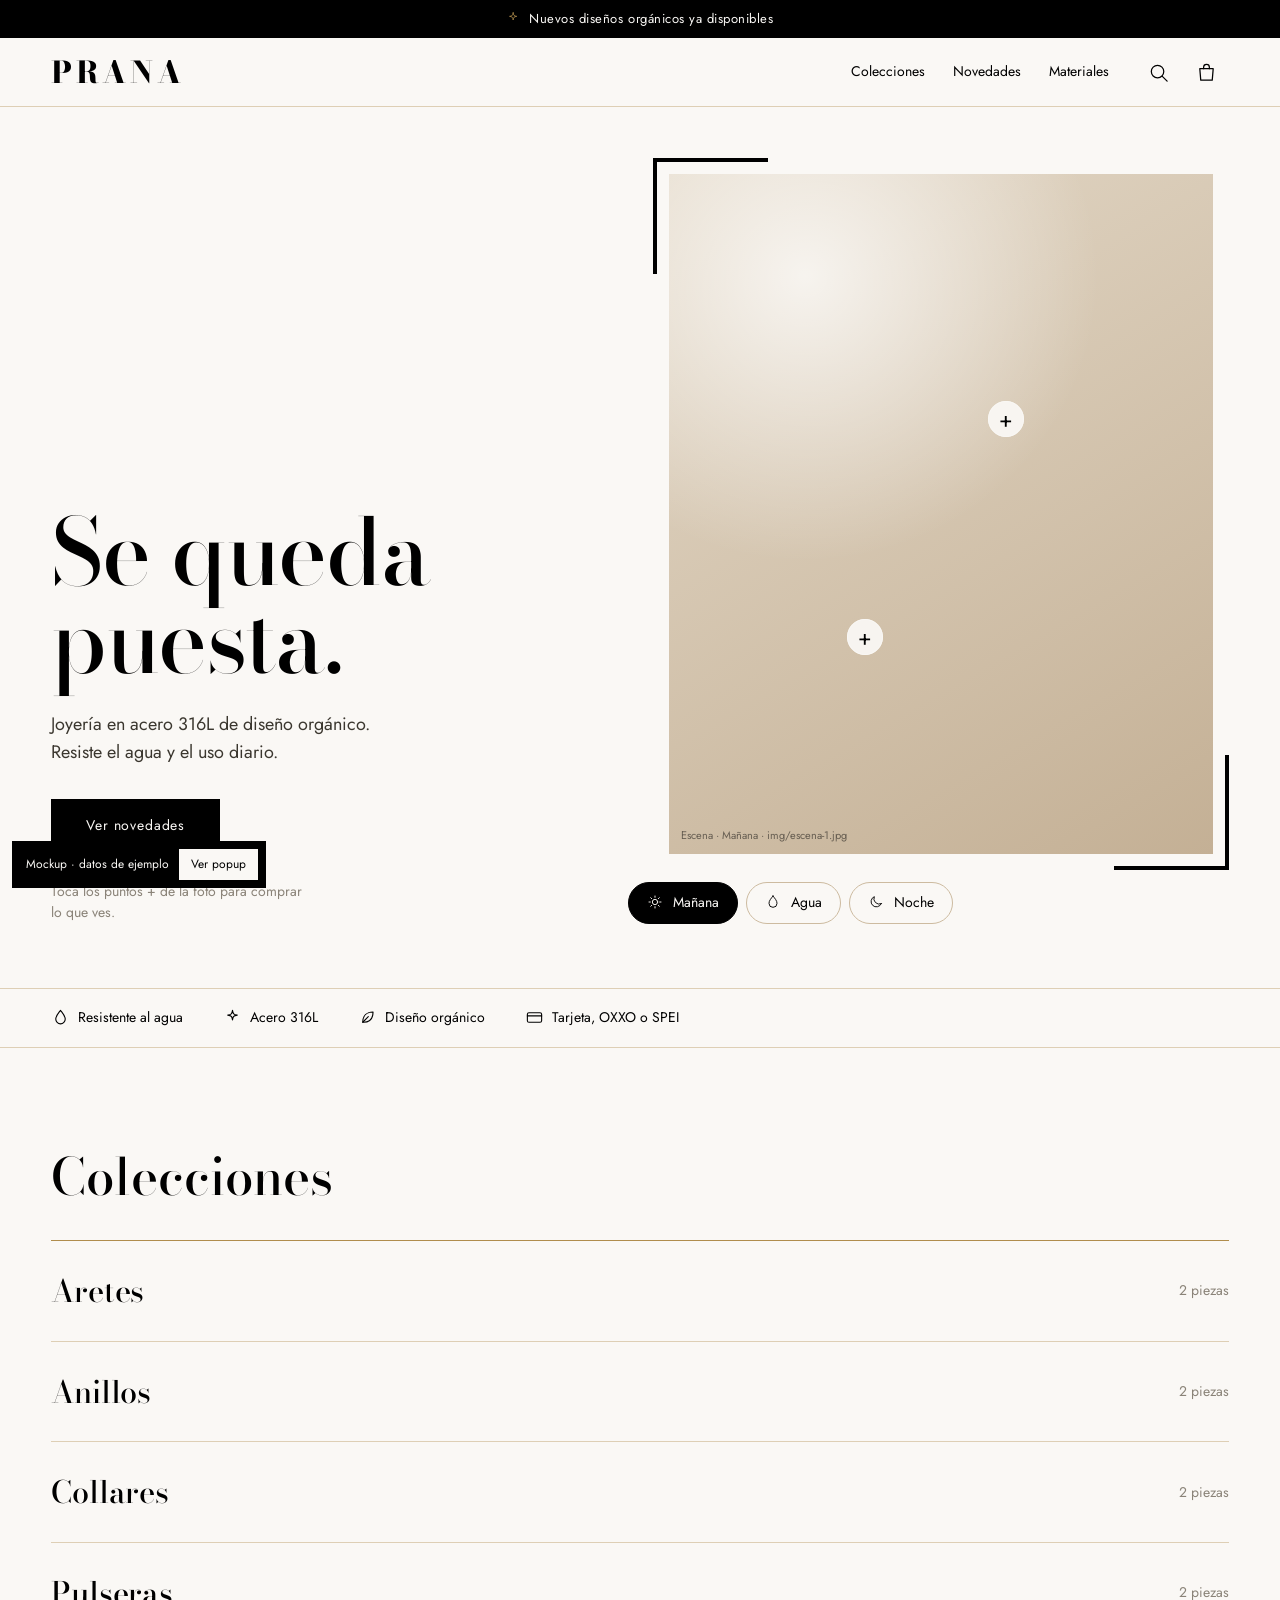
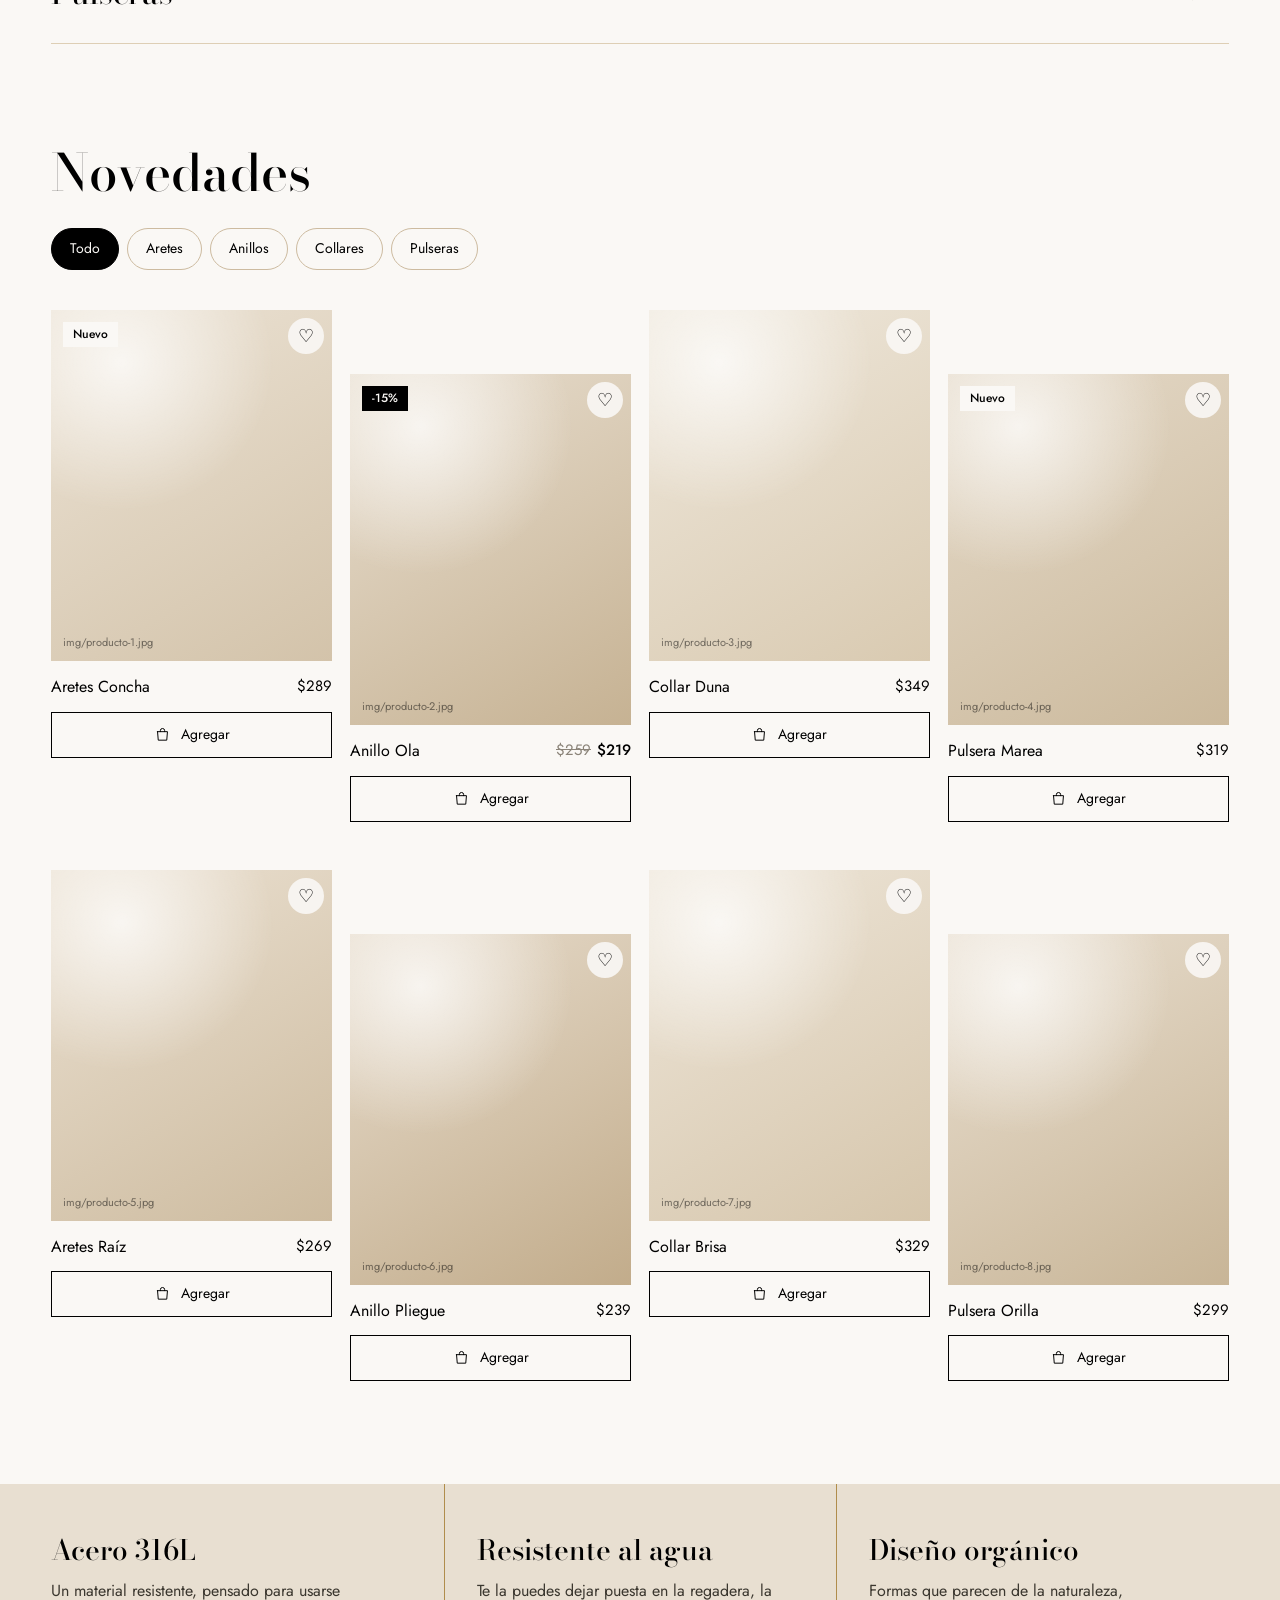
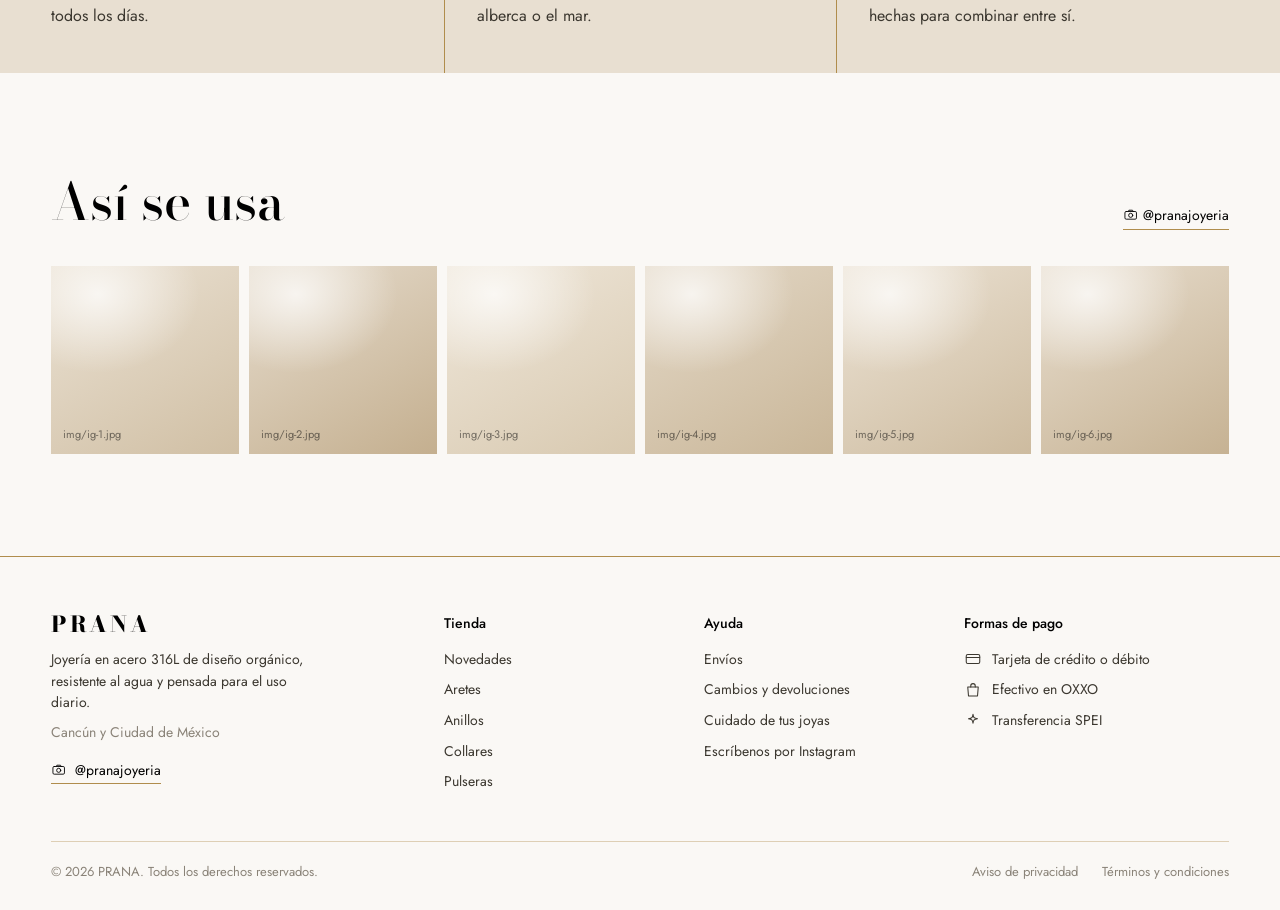
==== commit 576ec60c: "Iconos de linea negros, lineas doradas, pie de pagina nuevo - Emojis de color reemplazados por icono" ====
--- a/index.html
+++ b/index.html
@@ -12,8 +12,23 @@
 </head>
 <body>
 
+  <!-- Íconos de línea fina (se pintan con el color del texto que los rodea) -->
+  <svg width="0" height="0" style="position:absolute" aria-hidden="true" focusable="false">
+    <defs>
+      <symbol id="i-search" viewBox="0 0 24 24"><circle cx="11" cy="11" r="6.5"/><path d="M16 16l5 5"/></symbol>
+      <symbol id="i-bag" viewBox="0 0 24 24"><path d="M5 8h14l-1 12H6L5 8z"/><path d="M9 8V6.5a3 3 0 0 1 6 0V8"/></symbol>
+      <symbol id="i-sun" viewBox="0 0 24 24"><circle cx="12" cy="12" r="4"/><path d="M12 3v2M12 19v2M3 12h2M19 12h2M5.6 5.6l1.4 1.4M17 17l1.4 1.4M5.6 18.4L7 17M17 7l1.4-1.4"/></symbol>
+      <symbol id="i-drop" viewBox="0 0 24 24"><path d="M12 3c3 4 6 7 6 11a6 6 0 0 1-12 0c0-4 3-7 6-11z"/></symbol>
+      <symbol id="i-moon" viewBox="0 0 24 24"><path d="M20 14.5A8 8 0 0 1 9.5 4a8 8 0 1 0 10.5 10.5z"/></symbol>
+      <symbol id="i-leaf" viewBox="0 0 24 24"><path d="M6 18C6 10 11 5 19 5c0 8-4 13-12 13z"/><path d="M6 18l7-7"/></symbol>
+      <symbol id="i-card" viewBox="0 0 24 24"><rect x="3" y="6" width="18" height="12" rx="2"/><path d="M3 10h18"/></symbol>
+      <symbol id="i-spark" viewBox="0 0 24 24"><path d="M12 3c.6 4.5 1.5 5.4 6 6-4.5.6-5.4 1.5-6 6-.6-4.5-1.5-5.4-6-6 4.5-.6 5.4-1.5 6-6z"/></symbol>
+      <symbol id="i-camera" viewBox="0 0 24 24"><rect x="3" y="7" width="18" height="12" rx="2"/><circle cx="12" cy="13" r="3.2"/><path d="M8 7l1.2-2h5.6L16 7"/></symbol>
+    </defs>
+  </svg>
+
   <!-- Banner de anuncio: texto y fechas editables desde el panel -->
-  <div class="announce">✨ Nuevos diseños orgánicos ya disponibles</div>
+  <div class="announce"><svg class="i" aria-hidden="true"><use href="#i-spark"/></svg> Nuevos diseños orgánicos ya disponibles</div>
 
   <header class="site-header">
     <div class="wrap">
@@ -25,9 +40,9 @@
           <a href="#materiales">Materiales</a>
         </nav>
         <div class="tools">
-          <button type="button" id="search-toggle" class="icon-btn" aria-label="Buscar">🔍</button>
+          <button type="button" id="search-toggle" class="icon-btn" aria-label="Buscar"><svg class="i" aria-hidden="true"><use href="#i-search"/></svg></button>
           <button type="button" id="cart-open" class="icon-btn" aria-label="Abrir carrito">
-            🛍️<span class="count" id="cart-count" hidden>0</span>
+            <svg class="i" aria-hidden="true"><use href="#i-bag"/></svg><span class="count" id="cart-count" hidden>0</span>
           </button>
         </div>
       </div>
@@ -51,7 +66,7 @@
           <h1>Se queda puesta.</h1>
           <p>Joyería en acero 316L de diseño orgánico. Resiste el agua y el uso diario.</p>
           <a class="btn" href="#novedades">Ver novedades</a>
-          <p class="hero-hint">👆 Toca los puntos de la foto para comprar lo que ves.</p>
+          <p class="hero-hint">Toca los puntos + de la foto para comprar lo que ves.</p>
         </div>
 
         <div>
@@ -82,14 +97,14 @@
             <div class="spot-card" id="spot-card" hidden>
               <h3 id="spot-name"></h3>
               <span class="price" id="spot-price"></span>
-              <button type="button" class="add" id="spot-add">🛍️ Agregar</button>
+              <button type="button" class="add" id="spot-add"><svg class="i" aria-hidden="true"><use href="#i-bag"/></svg> Agregar</button>
             </div>
           </div>
 
           <div class="scene-tabs" role="tablist" aria-label="Escenas">
-            <button class="tab" type="button" role="tab" aria-selected="true" data-scene="escena-1">☀️ Mañana</button>
-            <button class="tab" type="button" role="tab" aria-selected="false" data-scene="escena-2">💧 Agua</button>
-            <button class="tab" type="button" role="tab" aria-selected="false" data-scene="escena-3">🌙 Noche</button>
+            <button class="tab" type="button" role="tab" aria-selected="true" data-scene="escena-1"><svg class="i" aria-hidden="true"><use href="#i-sun"/></svg> Mañana</button>
+            <button class="tab" type="button" role="tab" aria-selected="false" data-scene="escena-2"><svg class="i" aria-hidden="true"><use href="#i-drop"/></svg> Agua</button>
+            <button class="tab" type="button" role="tab" aria-selected="false" data-scene="escena-3"><svg class="i" aria-hidden="true"><use href="#i-moon"/></svg> Noche</button>
           </div>
         </div>
 
@@ -98,10 +113,10 @@
 
     <section class="perks" aria-label="Por qué PRANA">
       <div class="wrap">
-        <p><span aria-hidden="true">💧</span> Resistente al agua</p>
-        <p><span aria-hidden="true">✨</span> Acero 316L</p>
-        <p><span aria-hidden="true">🌿</span> Diseño orgánico</p>
-        <p><span aria-hidden="true">💳</span> Tarjeta, OXXO o SPEI</p>
+        <p><svg class="i" aria-hidden="true"><use href="#i-drop"/></svg> Resistente al agua</p>
+        <p><svg class="i" aria-hidden="true"><use href="#i-spark"/></svg> Acero 316L</p>
+        <p><svg class="i" aria-hidden="true"><use href="#i-leaf"/></svg> Diseño orgánico</p>
+        <p><svg class="i" aria-hidden="true"><use href="#i-card"/></svg> Tarjeta, OXXO o SPEI</p>
       </div>
     </section>
 
@@ -165,7 +180,7 @@
               <button type="button" class="fav" aria-label="Guardar en favoritos" aria-pressed="false">♡</button>
             </div>
             <div class="meta"><h3>Aretes Concha</h3><span class="price">$289</span></div>
-            <button class="add" type="button">🛍️ Agregar</button>
+            <button class="add" type="button"><svg class="i" aria-hidden="true"><use href="#i-bag"/></svg> Agregar</button>
           </article>
           <article class="product" data-cat="anillos" data-name="Anillo Ola" data-price="219">
             <div class="ph" style="--a:#e8decf; --b:#c6b293;">
@@ -175,7 +190,7 @@
               <button type="button" class="fav" aria-label="Guardar en favoritos" aria-pressed="false">♡</button>
             </div>
             <div class="meta"><h3>Anillo Ola</h3><span class="price"><s>$259</s><b>$219</b></span></div>
-            <button class="add" type="button">🛍️ Agregar</button>
+            <button class="add" type="button"><svg class="i" aria-hidden="true"><use href="#i-bag"/></svg> Agregar</button>
           </article>
           <article class="product" data-cat="collares" data-name="Collar Duna" data-price="349">
             <div class="ph" style="--a:#efe8dc; --b:#d9cab1;">
@@ -184,7 +199,7 @@
               <button type="button" class="fav" aria-label="Guardar en favoritos" aria-pressed="false">♡</button>
             </div>
             <div class="meta"><h3>Collar Duna</h3><span class="price">$349</span></div>
-            <button class="add" type="button">🛍️ Agregar</button>
+            <button class="add" type="button"><svg class="i" aria-hidden="true"><use href="#i-bag"/></svg> Agregar</button>
           </article>
           <article class="product" data-cat="pulseras" data-name="Pulsera Marea" data-price="319">
             <div class="ph" style="--a:#e5dac9; --b:#cbb99c;">
@@ -194,7 +209,7 @@
               <button type="button" class="fav" aria-label="Guardar en favoritos" aria-pressed="false">♡</button>
             </div>
             <div class="meta"><h3>Pulsera Marea</h3><span class="price">$319</span></div>
-            <button class="add" type="button">🛍️ Agregar</button>
+            <button class="add" type="button"><svg class="i" aria-hidden="true"><use href="#i-bag"/></svg> Agregar</button>
           </article>
           <article class="product" data-cat="aretes" data-name="Aretes Raíz" data-price="269">
             <div class="ph" style="--a:#ebe1d2; --b:#cdbb9f;">
@@ -203,7 +218,7 @@
               <button type="button" class="fav" aria-label="Guardar en favoritos" aria-pressed="false">♡</button>
             </div>
             <div class="meta"><h3>Aretes Raíz</h3><span class="price">$269</span></div>
-            <button class="add" type="button">🛍️ Agregar</button>
+            <button class="add" type="button"><svg class="i" aria-hidden="true"><use href="#i-bag"/></svg> Agregar</button>
           </article>
           <article class="product" data-cat="anillos" data-name="Anillo Pliegue" data-price="239">
             <div class="ph" style="--a:#e7dccc; --b:#c2ac8b;">
@@ -212,7 +227,7 @@
               <button type="button" class="fav" aria-label="Guardar en favoritos" aria-pressed="false">♡</button>
             </div>
             <div class="meta"><h3>Anillo Pliegue</h3><span class="price">$239</span></div>
-            <button class="add" type="button">🛍️ Agregar</button>
+            <button class="add" type="button"><svg class="i" aria-hidden="true"><use href="#i-bag"/></svg> Agregar</button>
           </article>
           <article class="product" data-cat="collares" data-name="Collar Brisa" data-price="329">
             <div class="ph" style="--a:#eee6d9; --b:#d6c6ac;">
@@ -221,7 +236,7 @@
               <button type="button" class="fav" aria-label="Guardar en favoritos" aria-pressed="false">♡</button>
             </div>
             <div class="meta"><h3>Collar Brisa</h3><span class="price">$329</span></div>
-            <button class="add" type="button">🛍️ Agregar</button>
+            <button class="add" type="button"><svg class="i" aria-hidden="true"><use href="#i-bag"/></svg> Agregar</button>
           </article>
           <article class="product" data-cat="pulseras" data-name="Pulsera Orilla" data-price="299">
             <div class="ph" style="--a:#e9dfd0; --b:#c8b597;">
@@ -230,7 +245,7 @@
               <button type="button" class="fav" aria-label="Guardar en favoritos" aria-pressed="false">♡</button>
             </div>
             <div class="meta"><h3>Pulsera Orilla</h3><span class="price">$299</span></div>
-            <button class="add" type="button">🛍️ Agregar</button>
+            <button class="add" type="button"><svg class="i" aria-hidden="true"><use href="#i-bag"/></svg> Agregar</button>
           </article>
         </div>
         <p class="empty" id="empty" hidden>No encontramos piezas con ese nombre. Prueba con otra palabra o elige “Todo”.</p>
@@ -259,7 +274,7 @@
       <div class="wrap">
         <div class="section-head">
           <h2>Así se usa</h2>
-          <a href="https://www.instagram.com/pranajoyeria/" target="_blank" rel="noopener">📷 @pranajoyeria</a>
+          <a href="https://www.instagram.com/pranajoyeria/" target="_blank" rel="noopener"><svg class="i" aria-hidden="true"><use href="#i-camera"/></svg> @pranajoyeria</a>
         </div>
         <div class="ig">
           <a href="https://www.instagram.com/pranajoyeria/" target="_blank" rel="noopener" class="ph" style="--a:#ebe2d4; --b:#d0bfa4;"><span>img/ig-1.jpg</span><img class="pic" src="img/ig-1.jpg" alt="" onerror="this.remove()"></a>
@@ -276,46 +291,64 @@
 
   <footer class="site-footer">
     <div class="wrap">
-      <div class="cols">
-        <div class="brand">
-          <p>Joyería en acero 316L. Cancún y Ciudad de México.</p>
-          <p class="legal">💳 Paga con tarjeta, OXXO o transferencia SPEI.</p>
-        </div>
-        <div>
+      <div class="foot-grid">
+        <div class="foot-brand">
+          <a class="wordmark" href="#" aria-label="PRANA, inicio">PRANA</a>
+          <p>Joyería en acero 316L de diseño orgánico, resistente al agua y pensada para el uso diario.</p>
+          <p class="foot-place">Cancún y Ciudad de México</p>
+          <a class="foot-ig" href="https://www.instagram.com/pranajoyeria/" target="_blank" rel="noopener"><svg class="i" aria-hidden="true"><use href="#i-camera"/></svg> @pranajoyeria</a>
+        </div>
+
+        <nav aria-label="Tienda">
           <h4>Tienda</h4>
           <ul>
+            <li><a href="#novedades" data-filter="todo">Novedades</a></li>
             <li><a href="#novedades" data-filter="aretes">Aretes</a></li>
             <li><a href="#novedades" data-filter="anillos">Anillos</a></li>
             <li><a href="#novedades" data-filter="collares">Collares</a></li>
             <li><a href="#novedades" data-filter="pulseras">Pulseras</a></li>
           </ul>
-        </div>
-        <div>
+        </nav>
+
+        <nav aria-label="Ayuda">
           <h4>Ayuda</h4>
           <ul>
             <li><a href="#">Envíos</a></li>
             <li><a href="#">Cambios y devoluciones</a></li>
             <li><a href="#">Cuidado de tus joyas</a></li>
-            <li><a href="https://www.instagram.com/pranajoyeria/" target="_blank" rel="noopener">📷 @pranajoyeria</a></li>
+            <li><a href="https://www.instagram.com/pranajoyeria/" target="_blank" rel="noopener">Escríbenos por Instagram</a></li>
           </ul>
-        </div>
-      </div>
-    </div>
-    <div class="mega" aria-hidden="true">PRANA</div>
+        </nav>
+
+        <div>
+          <h4>Formas de pago</h4>
+          <ul class="pay">
+            <li><svg class="i" aria-hidden="true"><use href="#i-card"/></svg> Tarjeta de crédito o débito</li>
+            <li><svg class="i" aria-hidden="true"><use href="#i-bag"/></svg> Efectivo en OXXO</li>
+            <li><svg class="i" aria-hidden="true"><use href="#i-spark"/></svg> Transferencia SPEI</li>
+          </ul>
+        </div>
+      </div>
+
+      <div class="foot-bottom">
+        <span>© 2026 PRANA. Todos los derechos reservados.</span>
+        <span class="foot-links"><a href="#">Aviso de privacidad</a><a href="#">Términos y condiciones</a></span>
+      </div>
+    </div>
   </footer>
 
   <!-- Carrito lateral -->
   <div class="scrim" id="scrim" hidden></div>
   <aside class="cart" id="cart" aria-label="Carrito de compras" aria-hidden="true">
     <div class="cart-head">
-      <h2>🛍️ Tu carrito</h2>
+      <h2><svg class="i" aria-hidden="true"><use href="#i-bag"/></svg> Tu carrito</h2>
       <button type="button" class="cart-close" id="cart-close" aria-label="Cerrar carrito">×</button>
     </div>
     <ul class="cart-list" id="cart-list"></ul>
-    <p class="cart-empty" id="cart-empty">Tu carrito está vacío. Agrega una pieza que te guste 💛</p>
+    <p class="cart-empty" id="cart-empty">Tu carrito está vacío. Agrega una pieza que te guste.</p>
     <div class="cart-foot" id="cart-foot" hidden>
       <div class="cart-total"><span>Total</span><strong id="cart-total">$0</strong></div>
-      <button type="button" class="btn" id="checkout">💳 Pagar con Mercado Pago</button>
+      <button type="button" class="btn" id="checkout"><svg class="i" aria-hidden="true"><use href="#i-card"/></svg> Pagar con Mercado Pago</button>
       <p>Pagas con tarjeta, OXXO o transferencia SPEI.</p>
     </div>
   </aside>
@@ -331,7 +364,7 @@
         <img class="pic" src="img/popup.jpg" alt="" onerror="this.remove()">
       </div>
       <form class="popup-text" method="dialog">
-        <h2 id="popup-title">🎁 10% en tu primera compra</h2>
+        <h2 id="popup-title">10% en tu primera compra</h2>
         <p>Déjanos tu correo y te enviamos tu código.</p>
         <input type="email" name="email" placeholder="Tu correo" autocomplete="email" required>
         <button class="btn" type="submit">Quiero mi código</button>
@@ -342,7 +375,7 @@
   <!-- Solo para la presentación del mockup -->
   <div class="mock-tag">
     Mockup · datos de ejemplo
-    <button type="button" id="popup-open">🎁 Ver popup</button>
+    <button type="button" id="popup-open">Ver popup</button>
   </div>
 
   <script src="app.js"></script>
--- a/styles.css
+++ b/styles.css
@@ -8,6 +8,8 @@
   --dune: #cdbba0;
   --stone: #8a8378;
   --gold: #b08d4c;
+  --rule: var(--gold);                                            /* líneas principales */
+  --rule-soft: color-mix(in srgb, var(--gold) 38%, transparent);  /* líneas suaves */
 
   --serif: "Bodoni Moda", "Didot", "Bodoni 72", Georgia, serif;
   --sans: "Jost", "Helvetica Neue", Arial, sans-serif;
@@ -31,7 +33,20 @@
   -webkit-font-smoothing: antialiased;
 }
 
-img, svg { display: block; max-width: 100%; }
+img { display: block; max-width: 100%; }
+
+/* Íconos de línea fina: toman el color del texto */
+.i {
+  width: 1.1em;
+  height: 1.1em;
+  flex: none;
+  fill: none;
+  stroke: currentColor;
+  stroke-width: 1.4;
+  stroke-linecap: round;
+  stroke-linejoin: round;
+  vertical-align: -0.2em;
+}
 a { color: inherit; text-decoration: none; }
 button { font: inherit; color: inherit; cursor: pointer; }
 
@@ -53,6 +68,7 @@
   letter-spacing: 0.04em;
   padding: 9px var(--gutter);
 }
+.announce .i { color: var(--gold); margin-right: 4px; }
 
 /* ---------- Encabezado: logo a la izquierda, todo lo demás a la derecha ---------- */
 .site-header {
@@ -61,7 +77,7 @@
   z-index: 20;
   background: color-mix(in srgb, var(--paper) 94%, transparent);
   backdrop-filter: blur(8px);
-  border-bottom: 1px solid var(--sand);
+  border-bottom: 1px solid var(--rule-soft);
 }
 .site-header .wrap {
   display: flex;
@@ -94,10 +110,9 @@
   background: none;
   border: 0;
   border-radius: 50%;
-  font-size: 22px;
-  line-height: 1;
   transition: background 0.2s;
 }
+.icon-btn .i { width: 23px; height: 23px; stroke-width: 1.3; }
 .icon-btn:hover { background: var(--sand); }
 .count {
   position: absolute;
@@ -116,7 +131,7 @@
   font-weight: 500;
 }
 
-.search { border-top: 1px solid var(--sand); padding-block: 12px; }
+.search { border-top: 1px solid var(--rule-soft); padding-block: 12px; }
 .search input {
   width: 100%;
   padding: 13px 16px;
@@ -220,9 +235,12 @@
   background: rgba(250, 248, 245, 0.94);
   border: 0;
   border-radius: 50%;
+  font-family: var(--sans);
   font-size: 22px;
+  font-weight: 400;
   line-height: 1;
 }
+.spot::before { content: "+"; }
 .spot::after {
   content: "";
   position: absolute;
@@ -256,11 +274,12 @@
   font-size: 14px;
   transition: background 0.2s, color 0.2s, border-color 0.2s;
 }
+.tab .i { width: 16px; height: 16px; margin-right: 6px; vertical-align: -3px; }
 .tab:hover { border-color: var(--black); }
 .tab[aria-selected="true"] { background: var(--black); color: var(--paper); border-color: var(--black); }
 
 /* ---------- Ventajas con emojis ---------- */
-.perks { border-block: 1px solid var(--sand); }
+.perks { border-block: 1px solid var(--rule-soft); }
 .perks .wrap {
   display: flex;
   flex-wrap: wrap;
@@ -268,7 +287,7 @@
   padding-block: 18px;
 }
 .perks p { margin: 0; font-size: 14px; display: flex; align-items: center; gap: 8px; }
-.perks span { font-size: 18px; }
+.perks .i { width: 19px; height: 19px; }
 
 /* ---------- Secciones ---------- */
 .section { padding-block: clamp(56px, 8vw, 120px); }
@@ -286,35 +305,35 @@
   font-size: clamp(32px, 4vw, 52px);
   line-height: 1.05;
 }
-.section-head a { font-size: 14px; border-bottom: 1px solid var(--black); padding-bottom: 2px; white-space: nowrap; }
+.section-head a { font-size: 14px; border-bottom: 1px solid var(--gold); padding-bottom: 2px; white-space: nowrap; }
 
 /* ---------- Colecciones: lista tipográfica con foto al pasar el cursor ---------- */
-.index { margin: 0; padding: 0; list-style: none; border-top: 1px solid var(--black); }
+.index { margin: 0; padding: 0; list-style: none; border-top: 1px solid var(--rule); }
 .index a {
   display: flex;
   align-items: center;
   gap: 24px;
-  padding-block: clamp(14px, 2vw, 26px);
-  border-bottom: 1px solid var(--sand);
+  padding-block: clamp(12px, 1.4vw, 20px);
+  border-bottom: 1px solid var(--rule-soft);
 }
 .index .word {
   flex: 1;
   font-family: var(--serif);
   font-weight: 500;
-  font-size: clamp(44px, 9vw, 132px);
-  line-height: 1;
-  letter-spacing: -0.02em;
+  font-size: clamp(24px, 2.4vw, 34px);
+  line-height: 1.1;
+  letter-spacing: -0.005em;
   transition: transform 0.3s ease;
 }
 .index .thumb {
   width: 0;
-  height: clamp(60px, 9vw, 120px);
+  height: clamp(52px, 5vw, 76px);
   opacity: 0;
   transition: width 0.35s ease, opacity 0.35s ease;
 }
 .index .n { min-width: 6ch; text-align: right; font-size: 14px; color: var(--stone); }
-.index a:hover .word { transform: translateX(14px); }
-.index a:hover .thumb, .index a:focus-visible .thumb { width: clamp(90px, 14vw, 190px); opacity: 1; }
+.index a:hover .word { transform: translateX(10px); }
+.index a:hover .thumb, .index a:focus-visible .thumb { width: clamp(72px, 8vw, 116px); opacity: 1; }
 
 /* ---------- Productos ---------- */
 .chips { display: flex; gap: 8px; flex-wrap: wrap; margin: -8px 0 40px; }
@@ -385,13 +404,14 @@
   font-size: 14px;
   transition: background 0.2s, color 0.2s;
 }
+.add .i { width: 17px; height: 17px; margin-right: 6px; vertical-align: -4px; }
 .add:hover { background: var(--black); color: var(--paper); }
 .empty { padding: 40px 0; color: var(--stone); }
 
 /* ---------- Materiales ---------- */
 .facts { background: var(--sand); }
 .facts .wrap { display: grid; grid-template-columns: repeat(3, 1fr); }
-.fact { padding: 44px 32px; border-left: 1px solid var(--dune); }
+.fact { padding: 44px 32px; border-left: 1px solid var(--rule); }
 .fact:first-child { border-left: 0; padding-left: 0; }
 .fact h3 { margin: 0 0 8px; font-family: var(--serif); font-weight: 500; font-size: 28px; }
 .fact p { margin: 0; max-width: 30ch; color: #3b372f; }
@@ -400,25 +420,32 @@
 .ig { display: grid; grid-template-columns: repeat(6, 1fr); gap: 10px; }
 .ig .ph { aspect-ratio: 1; }
 
-/* ---------- Pie de página con el logo enorme ---------- */
-.site-footer { padding-top: 56px; border-top: 1px solid var(--sand); overflow: hidden; }
-.site-footer .cols { display: grid; grid-template-columns: 1.4fr 1fr 1fr; gap: 32px; }
-.site-footer h4 { margin: 0 0 12px; font-weight: 500; font-size: 14px; }
-.site-footer ul { margin: 0; padding: 0; list-style: none; display: grid; gap: 8px; font-size: 14px; color: #3b372f; }
-.site-footer p { margin: 0; max-width: 32ch; font-size: 14px; color: #3b372f; }
-.legal { margin-top: 32px; font-size: 13px; color: var(--stone); }
-.mega {
-  margin: 24px 0 0;
-  padding-inline: var(--gutter);
-  font-family: var(--serif);
-  font-weight: 800;
-  font-size: clamp(88px, 24vw, 380px);
-  line-height: 0.78;
-  letter-spacing: 0.04em;
-  white-space: nowrap;
-  user-select: none;
-  transform: translateY(14%);
-}
+/* ---------- Pie de página ---------- */
+.site-footer { padding-top: 56px; border-top: 1px solid var(--rule); }
+.foot-grid { display: grid; grid-template-columns: 1.6fr 1fr 1fr 1.2fr; gap: 40px; }
+.foot-brand .wordmark { display: inline-block; font-size: 22px; margin-bottom: 14px; }
+.foot-brand p { margin: 0 0 8px; max-width: 34ch; font-size: 14px; color: #3b372f; }
+.foot-brand .foot-place { color: var(--stone); }
+.foot-ig { display: inline-block; margin-top: 8px; font-size: 14px; border-bottom: 1px solid var(--gold); padding-bottom: 2px; }
+.foot-ig .i { margin-right: 4px; }
+.site-footer h4 { margin: 0 0 14px; font-weight: 500; font-size: 14px; }
+.site-footer ul { margin: 0; padding: 0; list-style: none; display: grid; gap: 9px; font-size: 14px; color: #3b372f; }
+.site-footer ul a:hover { border-bottom: 1px solid var(--gold); }
+.site-footer .pay li { display: flex; align-items: center; gap: 10px; }
+.site-footer .pay .i { width: 18px; height: 18px; }
+.foot-bottom {
+  display: flex;
+  flex-wrap: wrap;
+  justify-content: space-between;
+  gap: 8px 24px;
+  margin-top: 48px;
+  padding-block: 20px 28px;
+  border-top: 1px solid var(--rule-soft);
+  font-size: 13px;
+  color: var(--stone);
+}
+.foot-links { display: flex; gap: 24px; }
+.foot-links a:hover { color: var(--black); }
 
 /* ---------- Carrito lateral ---------- */
 .scrim { position: fixed; inset: 0; z-index: 40; background: rgba(0, 0, 0, 0.45); }
@@ -437,11 +464,12 @@
   transition: transform 0.3s ease, visibility 0s linear 0.3s;
 }
 .cart.open { transform: none; visibility: visible; transition: transform 0.3s ease; }
-.cart-head { display: flex; align-items: center; justify-content: space-between; padding: 20px 24px; border-bottom: 1px solid var(--sand); }
+.cart-head { display: flex; align-items: center; justify-content: space-between; padding: 20px 24px; border-bottom: 1px solid var(--rule-soft); }
+.cart-head .i { width: 24px; height: 24px; vertical-align: -3px; margin-right: 6px; }
 .cart-head h2 { margin: 0; font-family: var(--serif); font-weight: 500; font-size: 26px; }
 .cart-close { width: 40px; height: 40px; background: none; border: 0; font-size: 26px; line-height: 1; }
 .cart-list { flex: 1; margin: 0; padding: 8px 24px; list-style: none; overflow-y: auto; }
-.cart-list li { display: flex; justify-content: space-between; align-items: center; gap: 16px; padding: 16px 0; border-bottom: 1px solid var(--sand); }
+.cart-list li { display: flex; justify-content: space-between; align-items: center; gap: 16px; padding: 16px 0; border-bottom: 1px solid var(--rule-soft); }
 .cart-list strong { display: block; font-weight: 500; }
 .cart-list li > div:first-child span { color: var(--stone); font-size: 14px; }
 .qty { display: flex; align-items: center; gap: 4px; }
@@ -449,10 +477,11 @@
 .qty button:hover { border-color: var(--black); }
 .qty span { min-width: 24px; text-align: center; }
 .cart-empty { padding: 32px 24px; color: var(--stone); }
-.cart-foot { padding: 20px 24px 28px; border-top: 1px solid var(--sand); display: grid; gap: 14px; }
+.cart-foot { padding: 20px 24px 28px; border-top: 1px solid var(--rule-soft); display: grid; gap: 14px; }
 .cart-total { display: flex; justify-content: space-between; align-items: baseline; font-size: 15px; }
 .cart-total strong { font-family: var(--serif); font-weight: 500; font-size: 28px; }
 .cart-foot .btn { width: 100%; padding: 16px; }
+.cart-foot .btn .i { margin-right: 8px; vertical-align: -4px; }
 .cart-foot p { margin: 0; text-align: center; font-size: 13px; color: var(--stone); }
 
 /* ---------- Aviso breve ---------- */
@@ -510,8 +539,8 @@
   .hero .wrap { grid-template-columns: 1fr; gap: 28px; align-items: start; }
   .hero .stage { order: -1; max-width: none; margin-left: 16px; }
 
-  .index .thumb { width: 72px; opacity: 1; height: 72px; }
-  .index a:hover .thumb { width: 72px; }
+  .index .thumb { width: 56px; opacity: 1; height: 56px; }
+  .index a:hover .thumb { width: 56px; }
   .index .n { display: none; }
 
   .products { grid-template-columns: repeat(2, 1fr); gap: 36px 12px; }
@@ -520,15 +549,15 @@
   .perks .wrap { gap: 10px 24px; }
 
   .facts .wrap { grid-template-columns: 1fr; }
-  .fact, .fact:first-child { padding: 28px 0; border-left: 0; border-top: 1px solid var(--dune); }
+  .fact, .fact:first-child { padding: 28px 0; border-left: 0; border-top: 1px solid var(--rule-soft); }
   .fact:first-child { border-top: 0; }
 
   .ig { grid-template-columns: repeat(3, 1fr); }
   .chips { flex-wrap: nowrap; overflow-x: auto; margin-inline: calc(var(--gutter) * -1); padding-inline: var(--gutter); scrollbar-width: none; }
   .chip { flex: none; }
 
-  .site-footer .cols { grid-template-columns: 1fr 1fr; }
-  .site-footer .brand { grid-column: 1 / -1; }
+  .foot-grid { grid-template-columns: 1fr 1fr; gap: 32px 24px; }
+  .foot-brand { grid-column: 1 / -1; }
 
   .popup-body { grid-template-columns: 1fr; }
   .popup-body .ph { min-height: 160px; }
